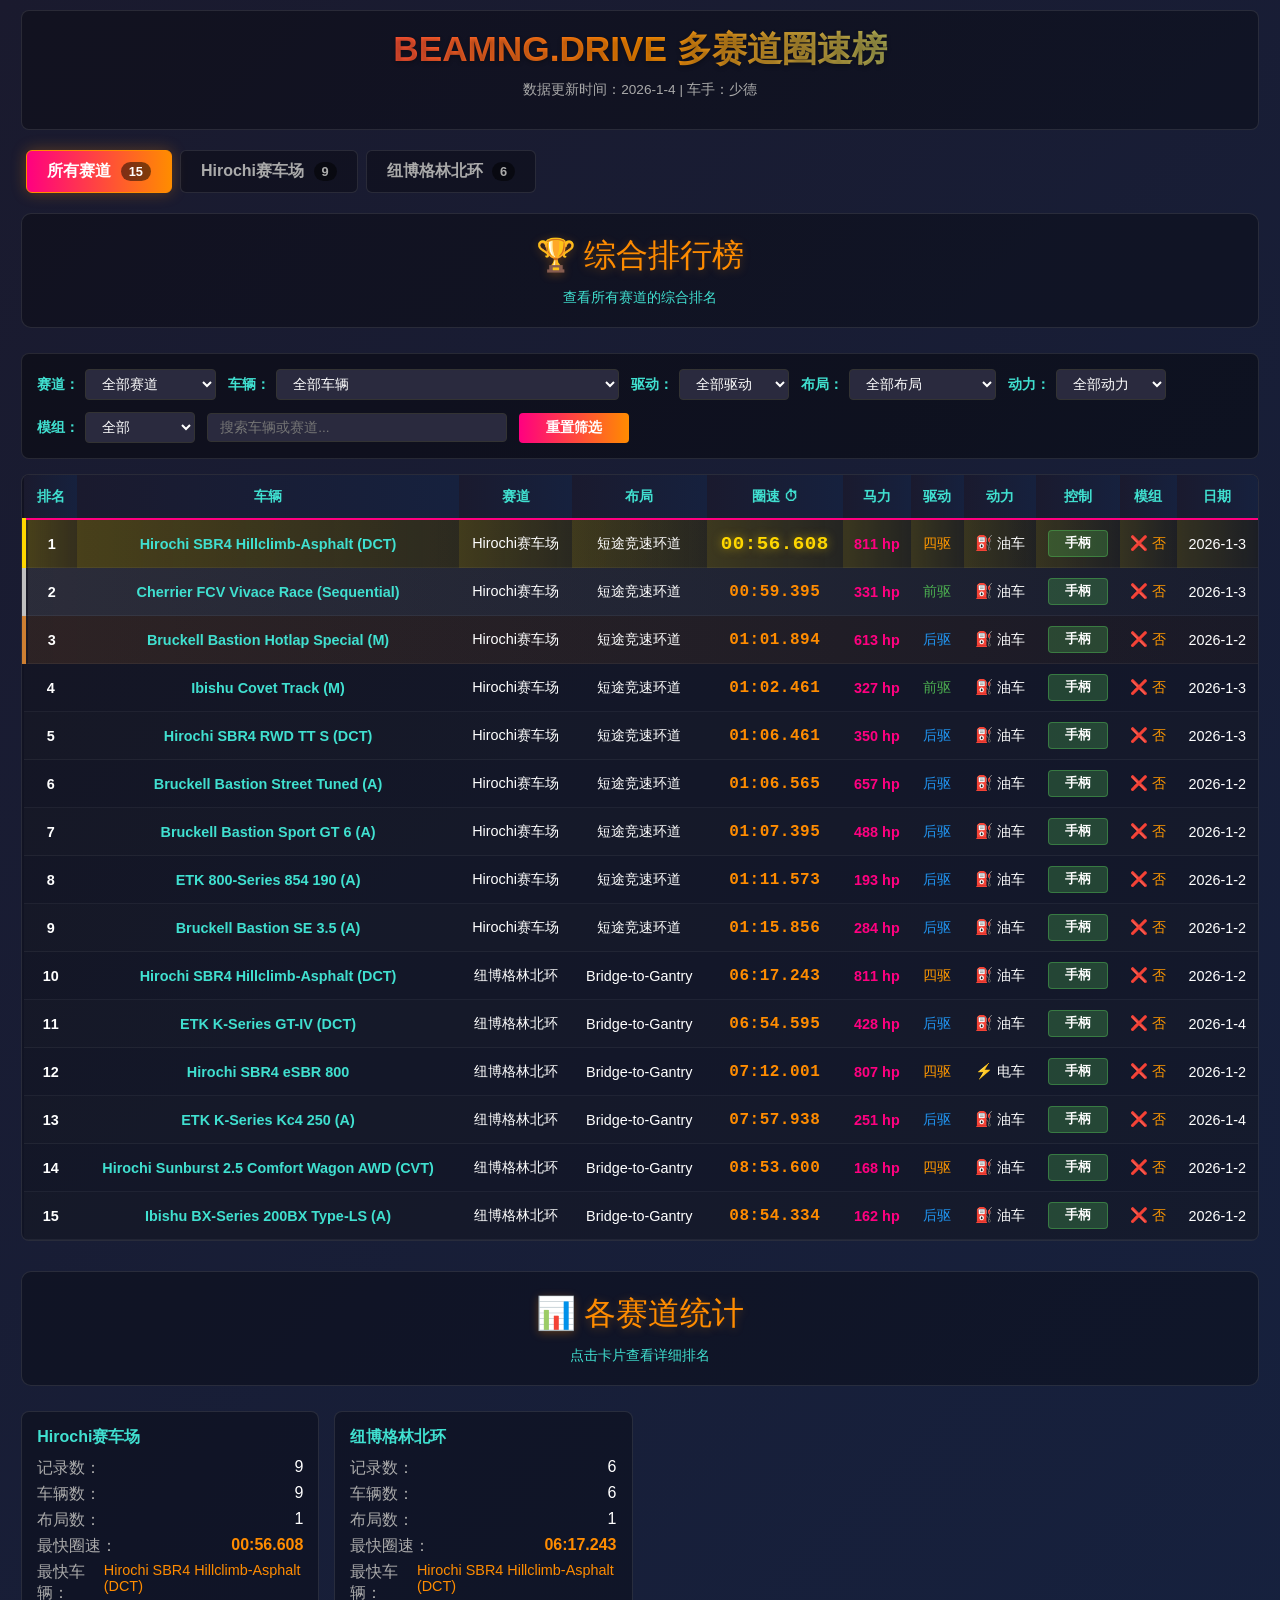
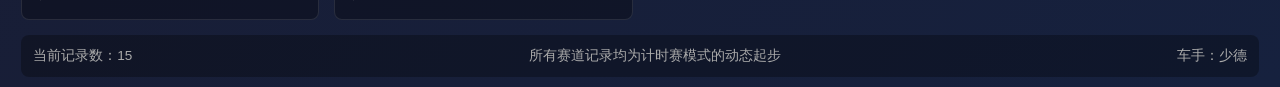
==== index.html @ ccf89a31 "更新" ====
<!DOCTYPE html>
<html lang="zh-CN">
<head>
  <meta charset="UTF-8">
  <meta name="viewport" content="width=device-width, initial-scale=1.0">
  <title>BeamNG赛车圈速榜 - 多赛道版</title>
  <style>
    * {
      box-sizing: border-box;
      margin: 0;
      padding: 0;
    }
    
    body {
      font-family: 'Arial', sans-serif;
      background: linear-gradient(135deg, #1a1a2e 0%, #16213e 100%);
      color: #fff;
      padding: 10px 15px;
      min-height: 100vh;
      overflow-x: hidden;
    }
    
    .container {
      max-width: 99%;
      margin: 0 auto;
      width: 100%;
    }
    
    header {
      text-align: center;
      margin-bottom: 20px;
      padding: 15px;
      background: rgba(0, 0, 0, 0.3);
      border-radius: 8px;
      border: 1px solid rgba(255, 255, 255, 0.1);
    }
    
    h1 {
      font-size: 2.2rem;
      margin-bottom: 8px;
      background: linear-gradient(90deg, #ff0080, #ff8c00, #40e0d0);
      -webkit-background-clip: text;
      background-clip: text;
      -webkit-text-fill-color: transparent;
      color: transparent;
      text-shadow: 0 2px 4px rgba(0, 0, 0, 0.3);
    }
    
    .game-info {
      color: #aaa;
      font-size: 0.85rem;
      margin-bottom: 15px;
    }
    
    /* 赛道标签页 */
    .track-tabs {
      display: flex;
      flex-wrap: wrap;
      gap: 8px;
      margin-bottom: 20px;
      padding: 0 5px;
    }
    
    .track-tab {
      padding: 10px 20px;
      background: rgba(0, 0, 0, 0.3);
      border-radius: 6px;
      cursor: pointer;
      transition: all 0.3s;
      border: 1px solid rgba(255, 255, 255, 0.1);
      color: #aaa;
      font-weight: bold;
      white-space: nowrap;
    }
    
    .track-tab:hover {
      background: rgba(64, 224, 208, 0.1);
      color: #40e0d0;
    }
    
    .track-tab.active {
      background: linear-gradient(90deg, #ff0080, #ff8c00);
      color: white;
      border-color: #ff8c00;
      box-shadow: 0 0 15px rgba(255, 140, 0, 0.3);
    }
    
    .track-tab .track-count {
      background: rgba(0, 0, 0, 0.5);
      padding: 2px 8px;
      border-radius: 10px;
      font-size: 0.8rem;
      margin-left: 5px;
    }
    
    /* 赛道内容区域 */
    .track-content {
      display: none;
      animation: fadeIn 0.5s ease;
    }
    
    .track-content.active {
      display: block;
    }
    
    @keyframes fadeIn {
      from { opacity: 0; transform: translateY(10px); }
      to { opacity: 1; transform: translateY(0); }
    }
    
    /* 赛道标题 */
    .track-header {
      text-align: center;
      margin-bottom: 25px;
      padding: 20px;
      background: rgba(0, 0, 0, 0.3);
      border-radius: 10px;
      border: 1px solid rgba(255, 255, 255, 0.1);
    }
    
    .track-name {
      font-size: 2rem;
      margin-bottom: 10px;
      color: #ff8c00;
      text-shadow: 0 2px 10px rgba(255, 140, 0, 0.3);
    }
    
    .track-layouts {
      color: #40e0d0;
      font-size: 0.9rem;
    }
    
    /* 筛选器区域 */
    .filters {
      background: rgba(0, 0, 0, 0.4);
      padding: 15px;
      border-radius: 8px;
      margin-bottom: 15px;
      display: flex;
      flex-wrap: wrap;
      gap: 12px;
      align-items: center;
      border: 1px solid rgba(255, 255, 255, 0.1);
    }
    
    .filter-group {
      display: flex;
      align-items: center;
      gap: 6px;
    }
    
    .filter-group label {
      font-weight: bold;
      color: #40e0d0;
      white-space: nowrap;
      font-size: 0.9rem;
    }
    
    select, button, input {
      padding: 6px 12px;
      border-radius: 4px;
      border: 1px solid #333;
      background: #2a2a3e;
      color: white;
      font-size: 0.85rem;
      min-width: 110px;
    }
    
    #searchInput {
      flex-grow: 1;
      min-width: 200px;
      max-width: 300px;
    }
    
    select:focus, button:hover, input:focus {
      outline: none;
      border-color: #40e0d0;
    }
    
    button {
      background: linear-gradient(90deg, #ff0080, #ff8c00);
      border: none;
      cursor: pointer;
      transition: transform 0.2s;
      font-weight: bold;
    }
    
    button:hover {
      transform: translateY(-2px);
    }
    
    /* 加载状态 */
    .loading {
      display: none;
      text-align: center;
      padding: 20px;
      color: #40e0d0;
      font-size: 1.1rem;
    }
    
    .loading.active {
      display: block;
    }
    
    .spinner {
      display: inline-block;
      width: 20px;
      height: 20px;
      border: 3px solid rgba(64, 224, 208, 0.3);
      border-radius: 50%;
      border-top-color: #40e0d0;
      animation: spin 1s ease-in-out infinite;
      margin-right: 10px;
      vertical-align: middle;
    }
    
    @keyframes spin {
      to { transform: rotate(360deg); }
    }
    
    /* 表格容器 */
    .table-container {
      width: 100%;
      overflow-x: auto;
      border-radius: 8px;
      background: rgba(0, 0, 0, 0.3);
      border: 1px solid rgba(255, 255, 255, 0.1);
      margin-top: 15px;
    }
    
    table {
      width: 100%;
      border-collapse: collapse;
      font-size: 0.9rem;
      min-width: 1000px;
    }
    
    th {
      background: linear-gradient(90deg, #1a1a2e, #16213e);
      padding: 12px 10px;
      text-align: center;
      font-weight: bold;
      color: #40e0d0;
      border-bottom: 2px solid #ff0080;
      cursor: pointer;
      user-select: none;
      position: relative;
      white-space: nowrap;
    }
    
    th.sort-asc::after {
      content: " ▲";
      position: absolute;
      right: 10px;
      color: #ff8c00;
    }
    
    th.sort-desc::after {
      content: " ▼";
      position: absolute;
      right: 10px;
      color: #ff8c00;
    }
    
    td {
      padding: 10px 8px;
      border-bottom: 1px solid rgba(255, 255, 255, 0.05);
      white-space: nowrap;
      text-align: center;
      transition: background-color 0.2s;
    }
    
    /* 行高亮效果 */
    tbody tr {
      transition: background 0.2s;
    }
    
    tbody tr:hover {
      background: rgba(255, 140, 0, 0.15) !important;
    }
    
    tbody tr.highlight {
      background: rgba(64, 224, 208, 0.1) !important;
      box-shadow: 0 0 0 2px rgba(64, 224, 208, 0.3);
    }
    
    tbody tr:nth-child(odd) {
      background: rgba(255, 255, 255, 0.02);
    }
    
    tbody tr:nth-child(even) {
      background: rgba(255, 255, 255, 0.01);
    }
    
    /* 为前三名添加更醒目的效果 */
    .rank-1 .time-cell {
      font-size: 1.2rem;
      color: gold !important;
      text-shadow: 0 0 10px rgba(255, 215, 0, 0.5);
    }
    
    .rank-1 td {
      background: linear-gradient(90deg, rgba(255,215,0,0.1), transparent) !important;
    }
    
    .rank-1 {
      background: linear-gradient(90deg, rgba(255, 215, 0, 0.15), rgba(255, 215, 0, 0.05)) !important;
      border-left: 4px solid gold;
    }
    
    .rank-2 {
      background: linear-gradient(90deg, rgba(192, 192, 192, 0.15), rgba(192, 192, 192, 0.05)) !important;
      border-left: 4px solid silver;
    }
    
    .rank-3 {
      background: linear-gradient(90deg, rgba(205, 127, 50, 0.15), rgba(205, 127, 50, 0.05)) !important;
      border-left: 4px solid #cd7f32;
    }
    
    /* 特定单元格样式 */
    .time-cell {
      font-family: 'Courier New', monospace;
      font-size: 1rem;
      font-weight: bold;
      color: #ff8c00;
      letter-spacing: 0.5px;
    }
    
    .car-cell {
      font-weight: bold;
      color: #40e0d0;
    }
    
    .power-cell {
      color: #ff0080;
      font-weight: bold;
    }
    
    .drivetrain-fwd { color: #4CAF50; }
    .drivetrain-rwd { color: #2196F3; }
    .drivetrain-awd { color: #FF9800; }
    
    /* 模组列样式 */
    .mod-cell-yes {
      color: #4CAF50;
      font-weight: bold;
    }
    
    .mod-cell-no {
      color: #FF9800;
    }
    
    /* 控制类型 */
    .control-type {
      padding: 4px 8px;
      border-radius: 4px;
      font-size: 0.8rem;
      font-weight: bold;
      background: rgba(76, 175, 80, 0.3) !important;
      color: #fff !important;
      border: 1px solid rgba(76, 175, 80, 0.5);
      display: inline-block;
      min-width: 60px;
    }
    
    /* 统计区域 */
    .stats {
      display: flex;
      justify-content: space-between;
      margin-top: 15px;
      padding: 12px;
      background: rgba(0, 0, 0, 0.3);
      border-radius: 8px;
      font-size: 0.85rem;
      color: #aaa;
    }
    
    /* 错误提示 */
    .error-message {
      background: rgba(255, 87, 87, 0.1);
      border: 1px solid rgba(255, 87, 87, 0.3);
      color: #ff6b6b;
      padding: 15px;
      border-radius: 8px;
      margin: 15px 0;
      text-align: center;
    }
    
    /* 赛道统计卡片 */
    .track-stats-grid {
      display: grid;
      grid-template-columns: repeat(auto-fill, minmax(250px, 1fr));
      gap: 15px;
      margin-top: 20px;
    }
    
    .track-stat-card {
      background: rgba(0, 0, 0, 0.3);
      border-radius: 8px;
      padding: 15px;
      border: 1px solid rgba(255, 255, 255, 0.1);
      cursor: pointer;
      transition: transform 0.3s;
    }
    
    .track-stat-card:hover {
      transform: translateY(-5px);
      border-color: rgba(255, 140, 0, 0.5);
    }
    
    /* 响应式调整 */
    @media (max-width: 768px) {
      body {
        padding: 8px 10px;
      }
      
      .container {
        max-width: 100%;
      }
      
      .track-tabs {
        overflow-x: auto;
        padding-bottom: 10px;
      }
      
      .track-tab {
        padding: 8px 15px;
        font-size: 0.9rem;
      }
      
      .filters {
        flex-direction: column;
        align-items: stretch;
        gap: 8px;
      }
      
      .filter-group {
        width: 100%;
      }
      
      select, button, input {
        width: 100%;
      }
      
      #searchInput {
        max-width: 100%;
      }
      
      table {
        font-size: 0.8rem;
      }
      
      th, td {
        padding: 8px 4px;
      }
      
      .track-stats-grid {
        grid-template-columns: 1fr;
      }
    }
  </style>
</head>
<body>
  <div class="container">
    <header>
      <h1>BEAMNG.DRIVE 多赛道圈速榜</h1>
      <div class="game-info">
        数据更新时间：<span id="updateTime">2025-12-30</span>
        | 车手：<span id="driverName">少德</span>
      </div>
    </header>
    
    <div class="track-tabs" id="trackTabs">
      <div class="track-tab active" data-track="all">
        所有赛道 <span class="track-count" id="allCount">0</span>
      </div>
      </div>
    
    <div id="allTracksContent" class="track-content active">
      <div class="track-header">
        <div class="track-name">🏆 综合排行榜</div>
        <div class="track-layouts">查看所有赛道的综合排名</div>
      </div>
      
      <div class="filters">
        <div class="filter-group">
          <label for="trackSelect">赛道：</label>
          <select id="trackSelect">
            <option value="all">全部赛道</option>
          </select>
        </div>
        
        <div class="filter-group">
          <label for="carSelect">车辆：</label>
          <select id="carSelect">
            <option value="all">全部车辆</option>
          </select>
        </div>
        
        <div class="filter-group">
          <label for="drivetrainSelect">驱动：</label>
          <select id="drivetrainSelect">
            <option value="all">全部驱动</option>
            <option value="前驱">前驱</option>
            <option value="后驱">后驱</option>
            <option value="四驱">四驱</option>
          </select>
        </div>
        
        <div class="filter-group">
          <label for="layoutSelect">布局：</label>
          <select id="layoutSelect">
            <option value="all">全部布局</option>
          </select>
        </div>
        
        <div class="filter-group">
          <label for="powerTypeSelect">动力：</label>
          <select id="powerTypeSelect">
            <option value="all">全部动力</option>
            <option value="油车">油车</option>
            <option value="电车">电车</option>
          </select>
        </div>
        
        <div class="filter-group">
          <label for="modSelect">模组：</label>
          <select id="modSelect">
            <option value="all">全部</option>
            <option value="是">模组车辆</option>
            <option value="否">原版车辆</option>
          </select>
        </div>
        
        <input type="text" id="searchInput" placeholder="搜索车辆或赛道..." />
        <button id="resetFilters">重置筛选</button>
      </div>
      
      <div id="loading" class="loading">
        <div class="spinner"></div>正在加载数据...
      </div>
      
      <div id="errorContainer" style="display: none;"></div>
      
      <div class="table-container">
        <table id="allTracksTable">
          <thead>
            <tr>
              <th data-sort="rank">排名</th>
              <th data-sort="car" class="sortable">车辆</th>
              <th data-sort="track" class="sortable">赛道</th>
              <th data-sort="layout" class="sortable">布局</th>
              <th data-sort="time" class="sortable">圈速 ⏱</th>
              <th data-sort="power" class="sortable">马力</th>
              <th data-sort="drivetrain" class="sortable">驱动</th>
              <th data-sort="power_type" class="sortable">动力</th>
              <th data-sort="control_type" class="sortable">控制</th>
              <th data-sort="mod" class="sortable">模组</th>
              <th data-sort="date" class="sortable">日期</th>
            </tr>
          </thead>
          <tbody id="allTracksTableBody">
            </tbody>
        </table>
      </div>
      
      <div class="track-header" style="margin-top: 30px;">
        <div class="track-name">📊 各赛道统计</div>
        <div class="track-layouts">点击卡片查看详细排名</div>
      </div>
      
      <div class="track-stats-grid" id="trackStatsGrid">
        </div>
    </div>
    
    <div class="stats">
	  <div>当前记录数：<span id="currentRecords">0</span></div>
	  <div>所有赛道记录均为计时赛模式的动态起步</div>
	  <div>车手：<span id="driverNameStat">少德</span></div>
	</div>
  </div>

  <script src="main.js"></script>
</body>
</html>
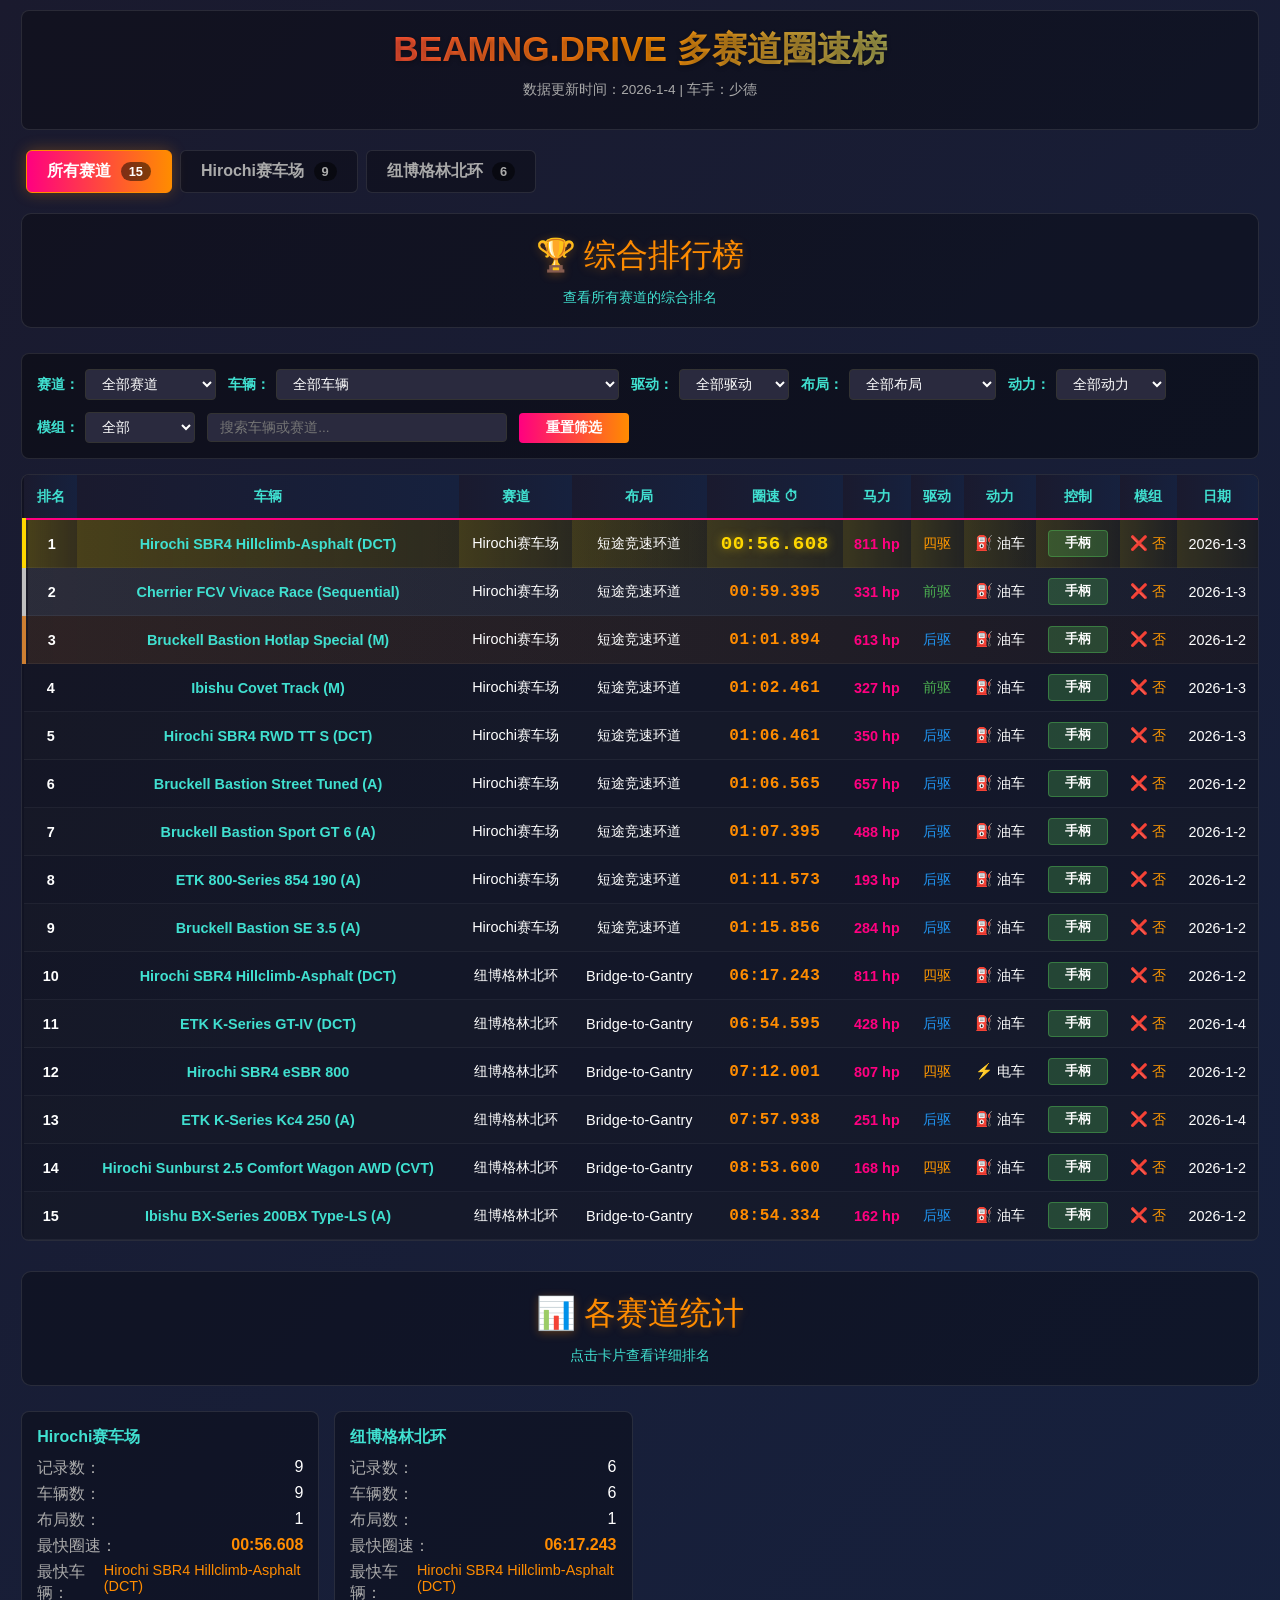
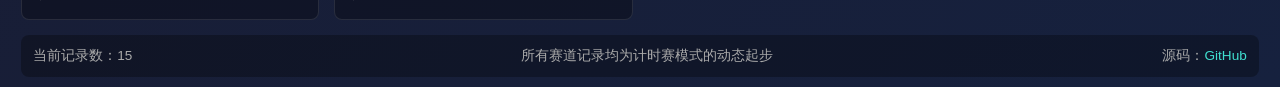
==== commit 02424455: "Update index.html" ====
--- a/index.html
+++ b/index.html
@@ -575,10 +575,10 @@
     </div>
     
     <div class="stats">
-	  <div>当前记录数：<span id="currentRecords">0</span></div>
-	  <div>所有赛道记录均为计时赛模式的动态起步</div>
-	  <div>车手：<span id="driverNameStat">少德</span></div>
-	</div>
+      <div>当前记录数：<span id="currentRecords">0</span></div>
+      <div>所有赛道记录均为计时赛模式的动态起步</div>
+      <div>源码：<a href="https://github.com/FurryShaoDe/BeamNG.Time_Attack" target="_blank" style="color: #40e0d0; text-decoration: none;">GitHub</a></div>
+    </div>
   </div>
 
   <script src="main.js"></script>
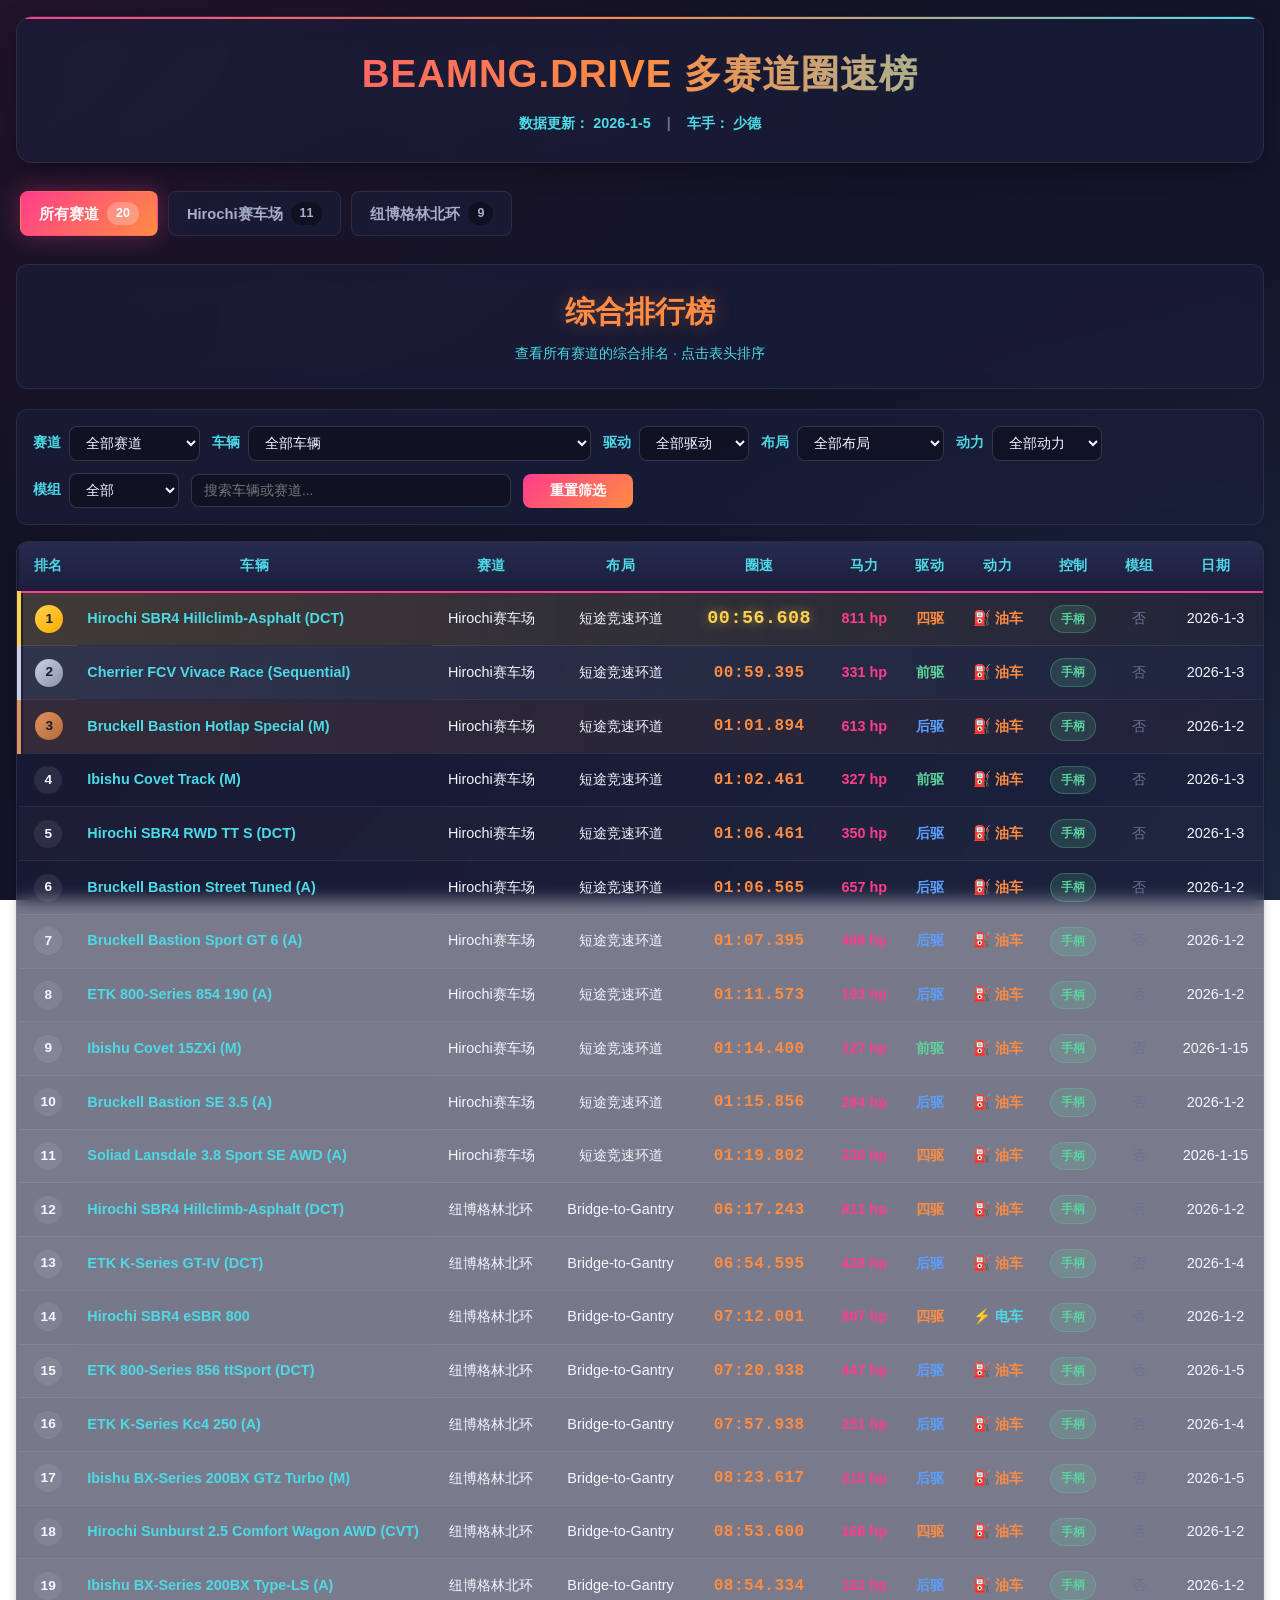
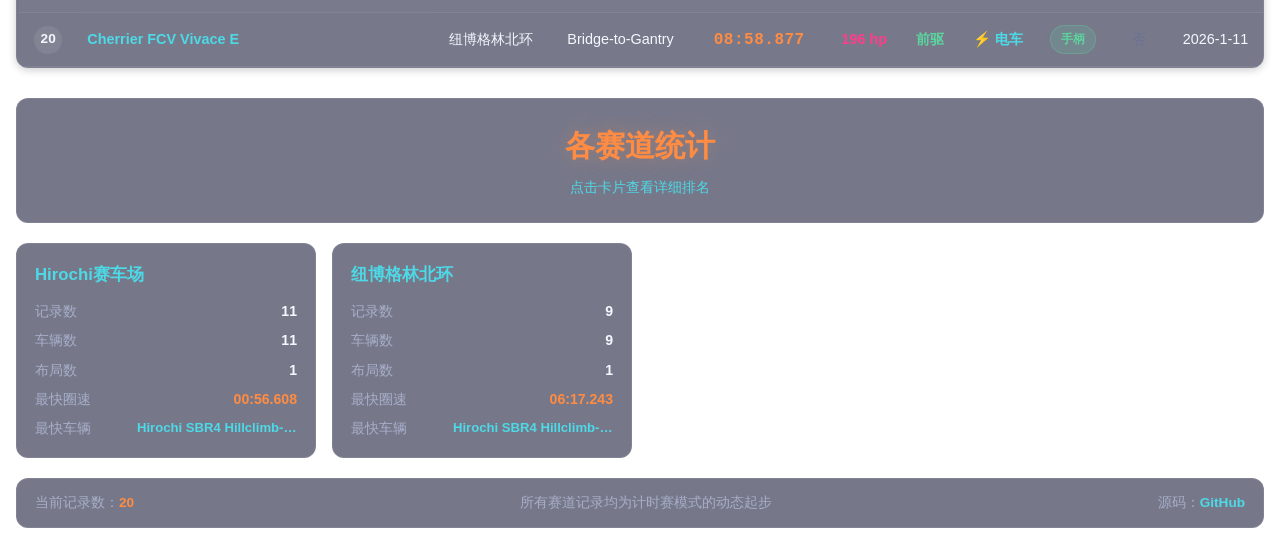
==== commit 775f0a08: "update" ====
--- a/index.html
+++ b/index.html
@@ -3,460 +3,785 @@
 <head>
   <meta charset="UTF-8">
   <meta name="viewport" content="width=device-width, initial-scale=1.0">
-  <title>BeamNG赛车圈速榜 - 多赛道版</title>
+  <title>BeamNG 赛车圈速榜 - 多赛道版</title>
   <style>
+    /* ==================== 设计令牌 ==================== */
+    :root {
+      --bg-primary: #0f1020;
+      --bg-secondary: #161830;
+      --bg-card: rgba(28, 30, 60, 0.6);
+      --bg-card-hover: rgba(40, 44, 80, 0.7);
+      --border-subtle: rgba(255, 255, 255, 0.08);
+      --border-strong: rgba(255, 255, 255, 0.15);
+      --text-primary: #f5f7ff;
+      --text-secondary: #a8aec9;
+      --text-muted: #6b7194;
+      --accent-pink: #ff3d8b;
+      --accent-orange: #ff8c42;
+      --accent-cyan: #4dd9e6;
+      --accent-gold: #ffd24d;
+      --accent-silver: #c9d1e3;
+      --accent-bronze: #e0915f;
+      --accent-green: #5dd39e;
+      --accent-blue: #5b9eff;
+      --accent-red: #ff6b6b;
+      --shadow-sm: 0 2px 8px rgba(0, 0, 0, 0.2);
+      --shadow-md: 0 8px 24px rgba(0, 0, 0, 0.3);
+      --shadow-glow-pink: 0 0 24px rgba(255, 61, 139, 0.35);
+      --shadow-glow-cyan: 0 0 24px rgba(77, 217, 230, 0.3);
+      --radius-sm: 8px;
+      --radius-md: 12px;
+      --radius-lg: 16px;
+      --transition: 0.25s cubic-bezier(0.4, 0, 0.2, 1);
+    }
+
     * {
       box-sizing: border-box;
       margin: 0;
       padding: 0;
     }
-    
+
+    html {
+      scroll-behavior: smooth;
+    }
+
     body {
-      font-family: 'Arial', sans-serif;
-      background: linear-gradient(135deg, #1a1a2e 0%, #16213e 100%);
-      color: #fff;
-      padding: 10px 15px;
+      font-family: -apple-system, BlinkMacSystemFont, 'Segoe UI', 'PingFang SC',
+                   'Microsoft YaHei', 'Helvetica Neue', sans-serif;
+      background:
+        radial-gradient(ellipse at top left, rgba(255, 61, 139, 0.08), transparent 50%),
+        radial-gradient(ellipse at bottom right, rgba(77, 217, 230, 0.08), transparent 50%),
+        linear-gradient(135deg, var(--bg-primary) 0%, var(--bg-secondary) 100%);
+      background-attachment: fixed;
+      color: var(--text-primary);
+      padding: 16px;
       min-height: 100vh;
-      overflow-x: hidden;
-    }
-    
+      line-height: 1.5;
+      -webkit-font-smoothing: antialiased;
+    }
+
     .container {
-      max-width: 99%;
+      max-width: 1400px;
       margin: 0 auto;
       width: 100%;
     }
-    
+
+    /* ==================== 顶部头部 ==================== */
     header {
       text-align: center;
-      margin-bottom: 20px;
-      padding: 15px;
-      background: rgba(0, 0, 0, 0.3);
-      border-radius: 8px;
-      border: 1px solid rgba(255, 255, 255, 0.1);
-    }
-    
+      margin-bottom: 24px;
+      padding: 28px 20px;
+      background: var(--bg-card);
+      border-radius: var(--radius-lg);
+      border: 1px solid var(--border-subtle);
+      backdrop-filter: blur(12px);
+      box-shadow: var(--shadow-md);
+      position: relative;
+      overflow: hidden;
+    }
+
+    header::before {
+      content: '';
+      position: absolute;
+      top: 0; left: 0; right: 0;
+      height: 2px;
+      background: linear-gradient(90deg, var(--accent-pink), var(--accent-orange), var(--accent-cyan));
+    }
+
     h1 {
-      font-size: 2.2rem;
-      margin-bottom: 8px;
-      background: linear-gradient(90deg, #ff0080, #ff8c00, #40e0d0);
+      font-size: clamp(1.6rem, 4vw, 2.4rem);
+      font-weight: 800;
+      letter-spacing: 1px;
+      margin-bottom: 10px;
+      background: linear-gradient(90deg, var(--accent-pink), var(--accent-orange) 50%, var(--accent-cyan));
       -webkit-background-clip: text;
       background-clip: text;
       -webkit-text-fill-color: transparent;
       color: transparent;
-      text-shadow: 0 2px 4px rgba(0, 0, 0, 0.3);
-    }
-    
+    }
+
     .game-info {
-      color: #aaa;
-      font-size: 0.85rem;
-      margin-bottom: 15px;
-    }
-    
-    /* 赛道标签页 */
+      color: var(--text-secondary);
+      font-size: 0.9rem;
+      display: flex;
+      justify-content: center;
+      gap: 16px;
+      flex-wrap: wrap;
+    }
+
+    .game-info span {
+      color: var(--accent-cyan);
+      font-weight: 600;
+    }
+
+    .game-info .divider {
+      color: var(--text-muted);
+    }
+
+    /* ==================== 赛道标签页 ==================== */
     .track-tabs {
       display: flex;
       flex-wrap: wrap;
+      gap: 10px;
+      margin-bottom: 24px;
+      padding: 4px;
+    }
+
+    .track-tab {
+      padding: 10px 18px;
+      background: var(--bg-card);
+      border-radius: var(--radius-sm);
+      cursor: pointer;
+      transition: var(--transition);
+      border: 1px solid var(--border-subtle);
+      color: var(--text-secondary);
+      font-weight: 600;
+      font-size: 0.92rem;
+      white-space: nowrap;
+      display: inline-flex;
+      align-items: center;
       gap: 8px;
-      margin-bottom: 20px;
-      padding: 0 5px;
-    }
-    
-    .track-tab {
-      padding: 10px 20px;
-      background: rgba(0, 0, 0, 0.3);
-      border-radius: 6px;
-      cursor: pointer;
-      transition: all 0.3s;
-      border: 1px solid rgba(255, 255, 255, 0.1);
-      color: #aaa;
-      font-weight: bold;
-      white-space: nowrap;
-    }
-    
+      backdrop-filter: blur(8px);
+    }
+
     .track-tab:hover {
-      background: rgba(64, 224, 208, 0.1);
-      color: #40e0d0;
-    }
-    
+      background: var(--bg-card-hover);
+      color: var(--accent-cyan);
+      border-color: rgba(77, 217, 230, 0.4);
+      transform: translateY(-1px);
+    }
+
     .track-tab.active {
-      background: linear-gradient(90deg, #ff0080, #ff8c00);
+      background: linear-gradient(135deg, var(--accent-pink), var(--accent-orange));
       color: white;
-      border-color: #ff8c00;
-      box-shadow: 0 0 15px rgba(255, 140, 0, 0.3);
-    }
-    
+      border-color: transparent;
+      box-shadow: var(--shadow-glow-pink);
+    }
+
     .track-tab .track-count {
-      background: rgba(0, 0, 0, 0.5);
-      padding: 2px 8px;
-      border-radius: 10px;
-      font-size: 0.8rem;
-      margin-left: 5px;
-    }
-    
-    /* 赛道内容区域 */
+      background: rgba(0, 0, 0, 0.35);
+      padding: 2px 9px;
+      border-radius: 999px;
+      font-size: 0.78rem;
+      font-weight: 700;
+    }
+
+    .track-tab.active .track-count {
+      background: rgba(255, 255, 255, 0.25);
+    }
+
+    /* ==================== 内容区域 ==================== */
     .track-content {
       display: none;
-      animation: fadeIn 0.5s ease;
-    }
-    
+      animation: fadeIn 0.4s ease;
+    }
+
     .track-content.active {
       display: block;
     }
-    
+
     @keyframes fadeIn {
-      from { opacity: 0; transform: translateY(10px); }
+      from { opacity: 0; transform: translateY(8px); }
       to { opacity: 1; transform: translateY(0); }
     }
-    
-    /* 赛道标题 */
+
     .track-header {
       text-align: center;
-      margin-bottom: 25px;
-      padding: 20px;
-      background: rgba(0, 0, 0, 0.3);
-      border-radius: 10px;
-      border: 1px solid rgba(255, 255, 255, 0.1);
-    }
-    
+      margin-bottom: 20px;
+      padding: 24px 20px;
+      background: var(--bg-card);
+      border-radius: var(--radius-md);
+      border: 1px solid var(--border-subtle);
+      backdrop-filter: blur(8px);
+    }
+
     .track-name {
-      font-size: 2rem;
-      margin-bottom: 10px;
-      color: #ff8c00;
-      text-shadow: 0 2px 10px rgba(255, 140, 0, 0.3);
-    }
-    
+      font-size: clamp(1.4rem, 3vw, 1.9rem);
+      font-weight: 800;
+      margin-bottom: 8px;
+      color: var(--accent-orange);
+      text-shadow: 0 0 20px rgba(255, 140, 66, 0.3);
+    }
+
     .track-layouts {
-      color: #40e0d0;
+      color: var(--accent-cyan);
       font-size: 0.9rem;
-    }
-    
-    /* 筛选器区域 */
+      font-weight: 500;
+    }
+
+    .track-meta {
+      margin-top: 10px;
+      color: var(--text-secondary);
+      font-size: 0.88rem;
+    }
+
+    .track-meta strong {
+      color: var(--accent-orange);
+    }
+
+    /* ==================== 筛选器 ==================== */
     .filters {
-      background: rgba(0, 0, 0, 0.4);
-      padding: 15px;
-      border-radius: 8px;
-      margin-bottom: 15px;
+      background: var(--bg-card);
+      padding: 16px;
+      border-radius: var(--radius-md);
+      margin-bottom: 16px;
       display: flex;
       flex-wrap: wrap;
       gap: 12px;
       align-items: center;
-      border: 1px solid rgba(255, 255, 255, 0.1);
-    }
-    
+      border: 1px solid var(--border-subtle);
+      backdrop-filter: blur(8px);
+    }
+
     .filter-group {
       display: flex;
       align-items: center;
-      gap: 6px;
-    }
-    
+      gap: 8px;
+    }
+
     .filter-group label {
-      font-weight: bold;
-      color: #40e0d0;
+      font-weight: 600;
+      color: var(--accent-cyan);
       white-space: nowrap;
-      font-size: 0.9rem;
-    }
-    
+      font-size: 0.85rem;
+    }
+
     select, button, input {
-      padding: 6px 12px;
-      border-radius: 4px;
-      border: 1px solid #333;
-      background: #2a2a3e;
-      color: white;
+      padding: 8px 12px;
+      border-radius: var(--radius-sm);
+      border: 1px solid var(--border-strong);
+      background: rgba(15, 16, 32, 0.7);
+      color: var(--text-primary);
       font-size: 0.85rem;
       min-width: 110px;
-    }
-    
+      font-family: inherit;
+      transition: var(--transition);
+    }
+
     #searchInput {
       flex-grow: 1;
       min-width: 200px;
-      max-width: 300px;
-    }
-    
-    select:focus, button:hover, input:focus {
+      max-width: 320px;
+    }
+
+    select:focus, input:focus {
       outline: none;
-      border-color: #40e0d0;
-    }
-    
+      border-color: var(--accent-cyan);
+      box-shadow: 0 0 0 3px rgba(77, 217, 230, 0.15);
+    }
+
+    select:hover, input:hover {
+      border-color: rgba(77, 217, 230, 0.4);
+    }
+
     button {
-      background: linear-gradient(90deg, #ff0080, #ff8c00);
+      background: linear-gradient(135deg, var(--accent-pink), var(--accent-orange));
       border: none;
       cursor: pointer;
-      transition: transform 0.2s;
-      font-weight: bold;
-    }
-    
+      font-weight: 700;
+      color: white;
+    }
+
     button:hover {
-      transform: translateY(-2px);
-    }
-    
-    /* 加载状态 */
+      transform: translateY(-1px);
+      box-shadow: var(--shadow-glow-pink);
+    }
+
+    button:active {
+      transform: translateY(0);
+    }
+
+    /* ==================== 加载状态 ==================== */
     .loading {
       display: none;
       text-align: center;
-      padding: 20px;
-      color: #40e0d0;
-      font-size: 1.1rem;
-    }
-    
+      padding: 40px 20px;
+      color: var(--accent-cyan);
+      font-size: 1rem;
+    }
+
     .loading.active {
       display: block;
     }
-    
+
     .spinner {
       display: inline-block;
-      width: 20px;
-      height: 20px;
-      border: 3px solid rgba(64, 224, 208, 0.3);
+      width: 22px;
+      height: 22px;
+      border: 3px solid rgba(77, 217, 230, 0.2);
       border-radius: 50%;
-      border-top-color: #40e0d0;
-      animation: spin 1s ease-in-out infinite;
+      border-top-color: var(--accent-cyan);
+      animation: spin 0.8s linear infinite;
       margin-right: 10px;
       vertical-align: middle;
     }
-    
+
     @keyframes spin {
       to { transform: rotate(360deg); }
     }
-    
-    /* 表格容器 */
+
+    /* ==================== 表格 ==================== */
     .table-container {
       width: 100%;
       overflow-x: auto;
-      border-radius: 8px;
-      background: rgba(0, 0, 0, 0.3);
-      border: 1px solid rgba(255, 255, 255, 0.1);
-      margin-top: 15px;
-    }
-    
+      border-radius: var(--radius-md);
+      background: var(--bg-card);
+      border: 1px solid var(--border-subtle);
+      margin-top: 16px;
+      backdrop-filter: blur(8px);
+      box-shadow: var(--shadow-sm);
+    }
+
     table {
       width: 100%;
       border-collapse: collapse;
       font-size: 0.9rem;
-      min-width: 1000px;
-    }
-    
+      min-width: 980px;
+    }
+
+    thead {
+      position: sticky;
+      top: 0;
+      z-index: 1;
+    }
+
     th {
-      background: linear-gradient(90deg, #1a1a2e, #16213e);
-      padding: 12px 10px;
+      background: linear-gradient(180deg, rgba(40, 44, 80, 0.95), rgba(28, 30, 60, 0.95));
+      padding: 14px 12px;
       text-align: center;
-      font-weight: bold;
-      color: #40e0d0;
-      border-bottom: 2px solid #ff0080;
+      font-weight: 700;
+      color: var(--accent-cyan);
+      border-bottom: 2px solid var(--accent-pink);
       cursor: pointer;
       user-select: none;
       position: relative;
       white-space: nowrap;
-    }
-    
+      transition: var(--transition);
+      font-size: 0.85rem;
+      letter-spacing: 0.3px;
+    }
+
+    th.sortable:hover {
+      background: linear-gradient(180deg, rgba(60, 64, 110, 0.95), rgba(40, 44, 80, 0.95));
+      color: var(--accent-orange);
+    }
+
     th.sort-asc::after {
       content: " ▲";
       position: absolute;
-      right: 10px;
-      color: #ff8c00;
-    }
-    
+      right: 8px;
+      color: var(--accent-orange);
+      font-size: 0.75rem;
+    }
+
     th.sort-desc::after {
       content: " ▼";
       position: absolute;
-      right: 10px;
-      color: #ff8c00;
-    }
-    
+      right: 8px;
+      color: var(--accent-orange);
+      font-size: 0.75rem;
+    }
+
     td {
-      padding: 10px 8px;
-      border-bottom: 1px solid rgba(255, 255, 255, 0.05);
+      padding: 12px 10px;
+      border-bottom: 1px solid var(--border-subtle);
       white-space: nowrap;
       text-align: center;
       transition: background-color 0.2s;
     }
-    
-    /* 行高亮效果 */
+
     tbody tr {
-      transition: background 0.2s;
-    }
-    
+      transition: background 0.2s, transform 0.2s;
+    }
+
     tbody tr:hover {
-      background: rgba(255, 140, 0, 0.15) !important;
-    }
-    
-    tbody tr.highlight {
-      background: rgba(64, 224, 208, 0.1) !important;
-      box-shadow: 0 0 0 2px rgba(64, 224, 208, 0.3);
-    }
-    
+      background: rgba(255, 140, 66, 0.1) !important;
+    }
+
     tbody tr:nth-child(odd) {
       background: rgba(255, 255, 255, 0.02);
     }
-    
+
     tbody tr:nth-child(even) {
-      background: rgba(255, 255, 255, 0.01);
-    }
-    
-    /* 为前三名添加更醒目的效果 */
+      background: rgba(255, 255, 255, 0.005);
+    }
+
+    /* ==================== 前三名高亮 ==================== */
+    .rank-1 {
+      background: linear-gradient(90deg, rgba(255, 210, 77, 0.18), rgba(255, 210, 77, 0.04)) !important;
+      border-left: 4px solid var(--accent-gold);
+    }
+
     .rank-1 .time-cell {
-      font-size: 1.2rem;
-      color: gold !important;
-      text-shadow: 0 0 10px rgba(255, 215, 0, 0.5);
-    }
-    
-    .rank-1 td {
-      background: linear-gradient(90deg, rgba(255,215,0,0.1), transparent) !important;
-    }
-    
-    .rank-1 {
-      background: linear-gradient(90deg, rgba(255, 215, 0, 0.15), rgba(255, 215, 0, 0.05)) !important;
-      border-left: 4px solid gold;
-    }
-    
+      font-size: 1.15rem;
+      color: var(--accent-gold) !important;
+      text-shadow: 0 0 12px rgba(255, 210, 77, 0.5);
+    }
+
+    .rank-1 .rank-badge {
+      background: linear-gradient(135deg, var(--accent-gold), #ffaa00);
+      color: #1a1a2e;
+    }
+
     .rank-2 {
-      background: linear-gradient(90deg, rgba(192, 192, 192, 0.15), rgba(192, 192, 192, 0.05)) !important;
-      border-left: 4px solid silver;
-    }
-    
+      background: linear-gradient(90deg, rgba(201, 209, 227, 0.15), rgba(201, 209, 227, 0.03)) !important;
+      border-left: 4px solid var(--accent-silver);
+    }
+
+    .rank-2 .rank-badge {
+      background: linear-gradient(135deg, var(--accent-silver), #8a92a8);
+      color: #1a1a2e;
+    }
+
     .rank-3 {
-      background: linear-gradient(90deg, rgba(205, 127, 50, 0.15), rgba(205, 127, 50, 0.05)) !important;
-      border-left: 4px solid #cd7f32;
-    }
-    
-    /* 特定单元格样式 */
+      background: linear-gradient(90deg, rgba(224, 145, 95, 0.15), rgba(224, 145, 95, 0.03)) !important;
+      border-left: 4px solid var(--accent-bronze);
+    }
+
+    .rank-3 .rank-badge {
+      background: linear-gradient(135deg, var(--accent-bronze), #b56a3a);
+      color: #1a1a2e;
+    }
+
+    .rank-badge {
+      display: inline-flex;
+      align-items: center;
+      justify-content: center;
+      width: 28px;
+      height: 28px;
+      border-radius: 50%;
+      background: rgba(255, 255, 255, 0.08);
+      font-weight: 800;
+      font-size: 0.85rem;
+    }
+
+    /* ==================== 单元格样式 ==================== */
     .time-cell {
-      font-family: 'Courier New', monospace;
+      font-family: 'SF Mono', 'Consolas', 'Courier New', monospace;
       font-size: 1rem;
-      font-weight: bold;
-      color: #ff8c00;
+      font-weight: 700;
+      color: var(--accent-orange);
       letter-spacing: 0.5px;
     }
-    
+
     .car-cell {
-      font-weight: bold;
-      color: #40e0d0;
-    }
-    
+      font-weight: 600;
+      color: var(--accent-cyan);
+      text-align: left !important;
+      max-width: 320px;
+      overflow: hidden;
+      text-overflow: ellipsis;
+    }
+
     .power-cell {
-      color: #ff0080;
-      font-weight: bold;
-    }
-    
-    .drivetrain-fwd { color: #4CAF50; }
-    .drivetrain-rwd { color: #2196F3; }
-    .drivetrain-awd { color: #FF9800; }
-    
-    /* 模组列样式 */
+      color: var(--accent-pink);
+      font-weight: 700;
+    }
+
+    .drivetrain-fwd { color: var(--accent-green); font-weight: 600; }
+    .drivetrain-rwd { color: var(--accent-blue); font-weight: 600; }
+    .drivetrain-awd { color: var(--accent-orange); font-weight: 600; }
+
     .mod-cell-yes {
-      color: #4CAF50;
-      font-weight: bold;
-    }
-    
+      color: var(--accent-green);
+      font-weight: 700;
+    }
+
     .mod-cell-no {
-      color: #FF9800;
-    }
-    
-    /* 控制类型 */
+      color: var(--text-muted);
+    }
+
     .control-type {
-      padding: 4px 8px;
-      border-radius: 4px;
-      font-size: 0.8rem;
-      font-weight: bold;
-      background: rgba(76, 175, 80, 0.3) !important;
-      color: #fff !important;
-      border: 1px solid rgba(76, 175, 80, 0.5);
+      padding: 4px 10px;
+      border-radius: 999px;
+      font-size: 0.78rem;
+      font-weight: 700;
+      background: rgba(93, 211, 158, 0.15);
+      color: var(--accent-green);
+      border: 1px solid rgba(93, 211, 158, 0.3);
       display: inline-block;
-      min-width: 60px;
-    }
-    
-    /* 统计区域 */
+    }
+
+    .power-type-cell {
+      display: inline-flex;
+      align-items: center;
+      gap: 4px;
+      font-weight: 600;
+    }
+
+    .power-type-cell.electric {
+      color: var(--accent-cyan);
+    }
+
+    .power-type-cell.gas {
+      color: var(--accent-orange);
+    }
+
+    /* ==================== 空状态 ==================== */
+    .empty-state {
+      text-align: center;
+      padding: 60px 20px;
+      color: var(--text-muted);
+    }
+
+    .empty-state .empty-icon {
+      font-size: 3rem;
+      margin-bottom: 12px;
+      opacity: 0.5;
+    }
+
+    .empty-state .empty-title {
+      font-size: 1.1rem;
+      color: var(--text-secondary);
+      margin-bottom: 6px;
+      font-weight: 600;
+    }
+
+    .empty-state .empty-desc {
+      font-size: 0.88rem;
+    }
+
+    /* ==================== 错误提示 ==================== */
+    .error-message {
+      background: rgba(255, 107, 107, 0.1);
+      border: 1px solid rgba(255, 107, 107, 0.3);
+      color: var(--accent-red);
+      padding: 16px;
+      border-radius: var(--radius-md);
+      margin: 16px 0;
+      text-align: center;
+      font-weight: 500;
+    }
+
+    /* ==================== 赛道统计卡片 ==================== */
+    .track-stats-grid {
+      display: grid;
+      grid-template-columns: repeat(auto-fill, minmax(280px, 1fr));
+      gap: 16px;
+      margin-top: 20px;
+    }
+
+    .track-stat-card {
+      background: var(--bg-card);
+      border-radius: var(--radius-md);
+      padding: 18px;
+      border: 1px solid var(--border-subtle);
+      cursor: pointer;
+      transition: var(--transition);
+      backdrop-filter: blur(8px);
+      position: relative;
+      overflow: hidden;
+    }
+
+    .track-stat-card::before {
+      content: '';
+      position: absolute;
+      top: 0; left: 0; right: 0;
+      height: 3px;
+      background: linear-gradient(90deg, var(--accent-pink), var(--accent-orange));
+      opacity: 0;
+      transition: var(--transition);
+    }
+
+    .track-stat-card:hover {
+      transform: translateY(-4px);
+      border-color: rgba(255, 140, 66, 0.4);
+      box-shadow: var(--shadow-md);
+      background: var(--bg-card-hover);
+    }
+
+    .track-stat-card:hover::before {
+      opacity: 1;
+    }
+
+    .card-title {
+      font-weight: 800;
+      color: var(--accent-cyan);
+      margin-bottom: 14px;
+      font-size: 1.05rem;
+      display: flex;
+      align-items: center;
+      gap: 8px;
+    }
+
+    .card-row {
+      display: flex;
+      justify-content: space-between;
+      margin-bottom: 8px;
+      font-size: 0.88rem;
+    }
+
+    .card-row:last-child {
+      margin-bottom: 0;
+    }
+
+    .card-row .label {
+      color: var(--text-secondary);
+    }
+
+    .card-row .value {
+      color: var(--text-primary);
+      font-weight: 600;
+    }
+
+    .card-row .value.highlight {
+      color: var(--accent-orange);
+      font-weight: 700;
+    }
+
+    .card-row .value.car-name {
+      color: var(--accent-cyan);
+      font-size: 0.82rem;
+      max-width: 160px;
+      overflow: hidden;
+      text-overflow: ellipsis;
+      white-space: nowrap;
+      text-align: right;
+    }
+
+    /* ==================== 底部统计 ==================== */
     .stats {
       display: flex;
       justify-content: space-between;
-      margin-top: 15px;
-      padding: 12px;
-      background: rgba(0, 0, 0, 0.3);
-      border-radius: 8px;
+      align-items: center;
+      margin-top: 20px;
+      padding: 14px 18px;
+      background: var(--bg-card);
+      border-radius: var(--radius-md);
       font-size: 0.85rem;
-      color: #aaa;
-    }
-    
-    /* 错误提示 */
-    .error-message {
-      background: rgba(255, 87, 87, 0.1);
-      border: 1px solid rgba(255, 87, 87, 0.3);
-      color: #ff6b6b;
-      padding: 15px;
-      border-radius: 8px;
-      margin: 15px 0;
-      text-align: center;
-    }
-    
-    /* 赛道统计卡片 */
-    .track-stats-grid {
-      display: grid;
-      grid-template-columns: repeat(auto-fill, minmax(250px, 1fr));
-      gap: 15px;
-      margin-top: 20px;
-    }
-    
-    .track-stat-card {
-      background: rgba(0, 0, 0, 0.3);
-      border-radius: 8px;
-      padding: 15px;
-      border: 1px solid rgba(255, 255, 255, 0.1);
-      cursor: pointer;
-      transition: transform 0.3s;
-    }
-    
-    .track-stat-card:hover {
-      transform: translateY(-5px);
-      border-color: rgba(255, 140, 0, 0.5);
-    }
-    
-    /* 响应式调整 */
+      color: var(--text-secondary);
+      border: 1px solid var(--border-subtle);
+      backdrop-filter: blur(8px);
+      flex-wrap: wrap;
+      gap: 10px;
+    }
+
+    .stats a {
+      color: var(--accent-cyan);
+      text-decoration: none;
+      font-weight: 600;
+      transition: var(--transition);
+    }
+
+    .stats a:hover {
+      color: var(--accent-orange);
+      text-decoration: underline;
+    }
+
+    .stats #currentRecords {
+      color: var(--accent-orange);
+      font-weight: 700;
+    }
+
+    /* ==================== 响应式 ==================== */
     @media (max-width: 768px) {
       body {
-        padding: 8px 10px;
-      }
-      
+        padding: 10px;
+      }
+
       .container {
         max-width: 100%;
       }
-      
+
+      header {
+        padding: 20px 14px;
+        margin-bottom: 16px;
+      }
+
+      .game-info {
+        gap: 8px;
+        font-size: 0.82rem;
+      }
+
       .track-tabs {
         overflow-x: auto;
-        padding-bottom: 10px;
-      }
-      
+        flex-wrap: nowrap;
+        padding-bottom: 8px;
+        -webkit-overflow-scrolling: touch;
+      }
+
       .track-tab {
-        padding: 8px 15px;
-        font-size: 0.9rem;
-      }
-      
+        padding: 8px 14px;
+        font-size: 0.85rem;
+        flex-shrink: 0;
+      }
+
       .filters {
         flex-direction: column;
         align-items: stretch;
-        gap: 8px;
-      }
-      
+        gap: 10px;
+        padding: 14px;
+      }
+
       .filter-group {
         width: 100%;
-      }
-      
+        flex-direction: column;
+        align-items: stretch;
+        gap: 4px;
+      }
+
+      .filter-group label {
+        font-size: 0.82rem;
+      }
+
       select, button, input {
         width: 100%;
-      }
-      
+        min-width: 0;
+      }
+
       #searchInput {
         max-width: 100%;
       }
-      
+
       table {
-        font-size: 0.8rem;
-      }
-      
+        font-size: 0.82rem;
+        min-width: 800px;
+      }
+
       th, td {
-        padding: 8px 4px;
-      }
-      
+        padding: 10px 6px;
+      }
+
+      .car-cell {
+        max-width: 180px;
+      }
+
       .track-stats-grid {
         grid-template-columns: 1fr;
+      }
+
+      .stats {
+        flex-direction: column;
+        text-align: center;
+        font-size: 0.8rem;
+      }
+    }
+
+    /* ==================== 滚动条美化 ==================== */
+    ::-webkit-scrollbar {
+      width: 10px;
+      height: 10px;
+    }
+
+    ::-webkit-scrollbar-track {
+      background: rgba(0, 0, 0, 0.2);
+      border-radius: 5px;
+    }
+
+    ::-webkit-scrollbar-thumb {
+      background: rgba(77, 217, 230, 0.3);
+      border-radius: 5px;
+    }
+
+    ::-webkit-scrollbar-thumb:hover {
+      background: rgba(77, 217, 230, 0.5);
+    }
+
+    /* 减少动画偏好 */
+    @media (prefers-reduced-motion: reduce) {
+      *, *::before, *::after {
+        animation-duration: 0.01ms !important;
+        transition-duration: 0.01ms !important;
       }
     }
   </style>
@@ -466,40 +791,41 @@
     <header>
       <h1>BEAMNG.DRIVE 多赛道圈速榜</h1>
       <div class="game-info">
-        数据更新时间：<span id="updateTime">2025-12-30</span>
-        | 车手：<span id="driverName">少德</span>
+        <span>数据更新： <span id="updateTime">--</span></span>
+        <span class="divider">|</span>
+        <span>车手： <span id="driverName">少德</span></span>
       </div>
     </header>
-    
+
     <div class="track-tabs" id="trackTabs">
       <div class="track-tab active" data-track="all">
         所有赛道 <span class="track-count" id="allCount">0</span>
       </div>
-      </div>
-    
+    </div>
+
     <div id="allTracksContent" class="track-content active">
       <div class="track-header">
-        <div class="track-name">🏆 综合排行榜</div>
-        <div class="track-layouts">查看所有赛道的综合排名</div>
+        <div class="track-name">综合排行榜</div>
+        <div class="track-layouts">查看所有赛道的综合排名 · 点击表头排序</div>
       </div>
-      
+
       <div class="filters">
         <div class="filter-group">
-          <label for="trackSelect">赛道：</label>
+          <label for="trackSelect">赛道</label>
           <select id="trackSelect">
             <option value="all">全部赛道</option>
           </select>
         </div>
-        
+
         <div class="filter-group">
-          <label for="carSelect">车辆：</label>
+          <label for="carSelect">车辆</label>
           <select id="carSelect">
             <option value="all">全部车辆</option>
           </select>
         </div>
-        
+
         <div class="filter-group">
-          <label for="drivetrainSelect">驱动：</label>
+          <label for="drivetrainSelect">驱动</label>
           <select id="drivetrainSelect">
             <option value="all">全部驱动</option>
             <option value="前驱">前驱</option>
@@ -507,42 +833,42 @@
             <option value="四驱">四驱</option>
           </select>
         </div>
-        
+
         <div class="filter-group">
-          <label for="layoutSelect">布局：</label>
+          <label for="layoutSelect">布局</label>
           <select id="layoutSelect">
             <option value="all">全部布局</option>
           </select>
         </div>
-        
+
         <div class="filter-group">
-          <label for="powerTypeSelect">动力：</label>
+          <label for="powerTypeSelect">动力</label>
           <select id="powerTypeSelect">
             <option value="all">全部动力</option>
             <option value="油车">油车</option>
             <option value="电车">电车</option>
           </select>
         </div>
-        
+
         <div class="filter-group">
-          <label for="modSelect">模组：</label>
+          <label for="modSelect">模组</label>
           <select id="modSelect">
             <option value="all">全部</option>
             <option value="是">模组车辆</option>
             <option value="否">原版车辆</option>
           </select>
         </div>
-        
+
         <input type="text" id="searchInput" placeholder="搜索车辆或赛道..." />
         <button id="resetFilters">重置筛选</button>
       </div>
-      
+
       <div id="loading" class="loading">
         <div class="spinner"></div>正在加载数据...
       </div>
-      
+
       <div id="errorContainer" style="display: none;"></div>
-      
+
       <div class="table-container">
         <table id="allTracksTable">
           <thead>
@@ -551,7 +877,7 @@
               <th data-sort="car" class="sortable">车辆</th>
               <th data-sort="track" class="sortable">赛道</th>
               <th data-sort="layout" class="sortable">布局</th>
-              <th data-sort="time" class="sortable">圈速 ⏱</th>
+              <th data-sort="time" class="sortable">圈速</th>
               <th data-sort="power" class="sortable">马力</th>
               <th data-sort="drivetrain" class="sortable">驱动</th>
               <th data-sort="power_type" class="sortable">动力</th>
@@ -560,27 +886,25 @@
               <th data-sort="date" class="sortable">日期</th>
             </tr>
           </thead>
-          <tbody id="allTracksTableBody">
-            </tbody>
+          <tbody id="allTracksTableBody"></tbody>
         </table>
       </div>
-      
+
       <div class="track-header" style="margin-top: 30px;">
-        <div class="track-name">📊 各赛道统计</div>
+        <div class="track-name">各赛道统计</div>
         <div class="track-layouts">点击卡片查看详细排名</div>
       </div>
-      
-      <div class="track-stats-grid" id="trackStatsGrid">
-        </div>
+
+      <div class="track-stats-grid" id="trackStatsGrid"></div>
     </div>
-    
+
     <div class="stats">
       <div>当前记录数：<span id="currentRecords">0</span></div>
       <div>所有赛道记录均为计时赛模式的动态起步</div>
-      <div>源码：<a href="https://github.com/FurryShaoDe/BeamNG.Time_Attack" target="_blank" style="color: #40e0d0; text-decoration: none;">GitHub</a></div>
+      <div>源码：<a href="https://github.com/FurryShaoDe/BeamNG.Time_Attack" target="_blank" rel="noopener">GitHub</a></div>
     </div>
   </div>
 
   <script src="main.js"></script>
 </body>
-</html>+</html>
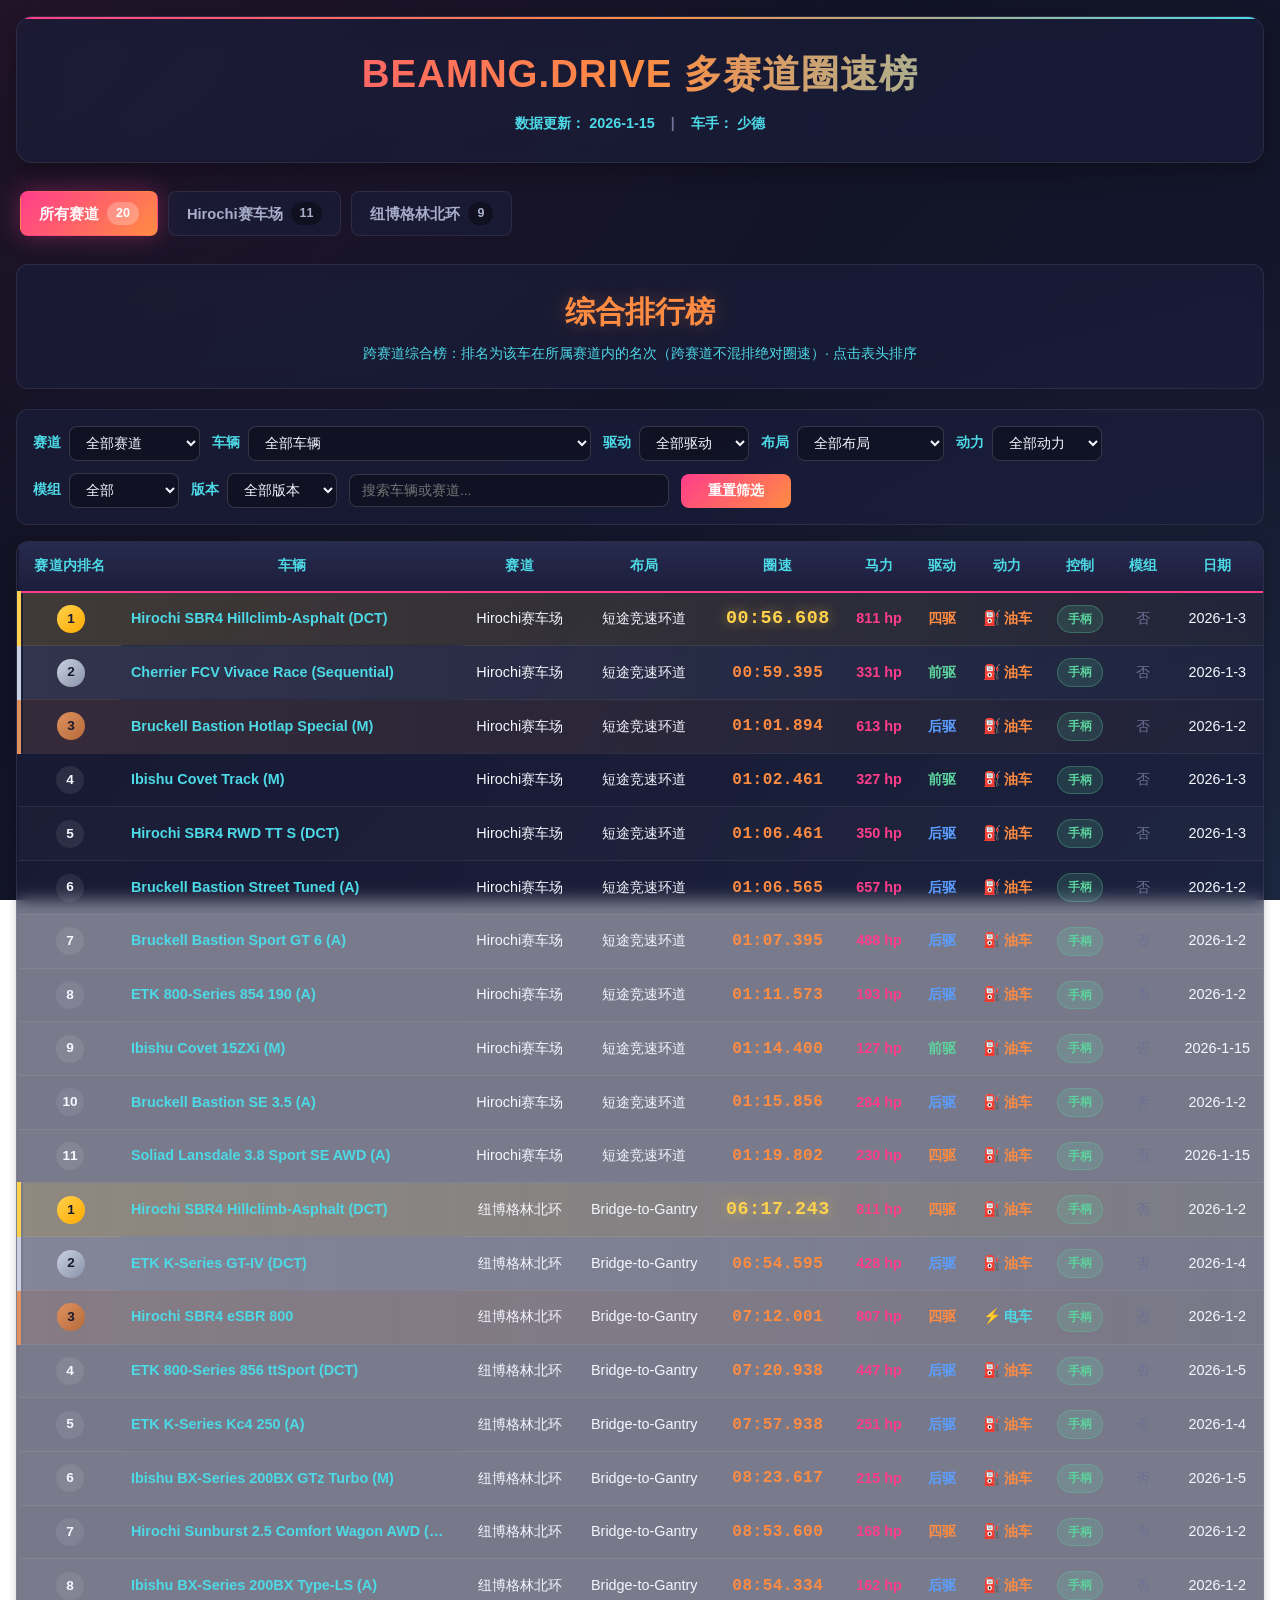
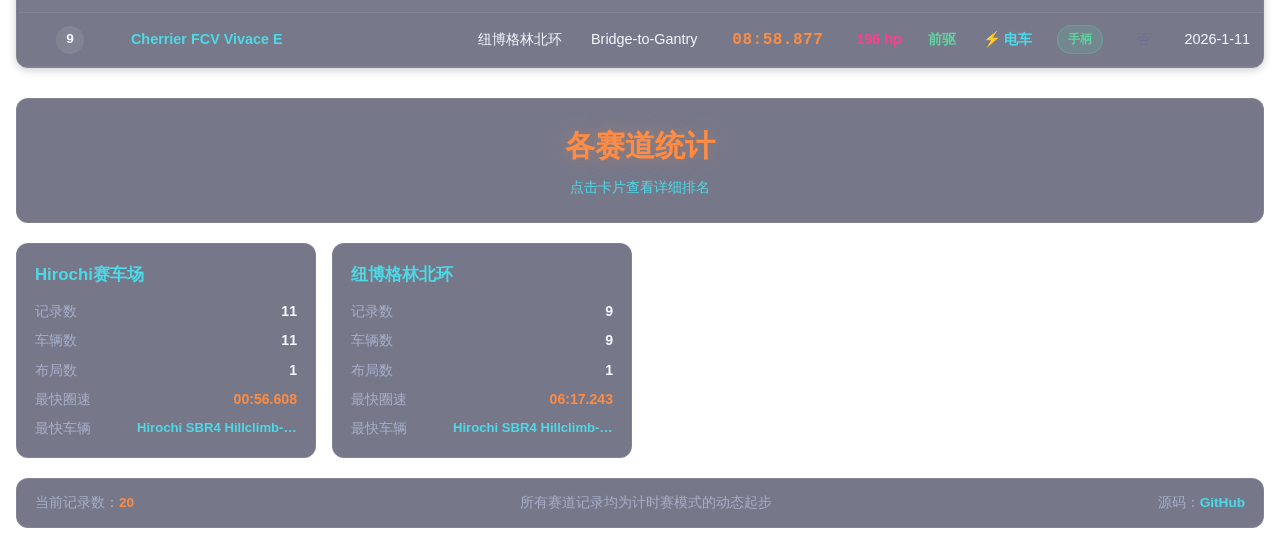
==== commit a1d08628: "更新" ====
--- a/index.html
+++ b/index.html
@@ -3,7 +3,9 @@
 <head>
   <meta charset="UTF-8">
   <meta name="viewport" content="width=device-width, initial-scale=1.0">
-  <title>BeamNG 赛车圈速榜 - 多赛道版</title>
+  <title>BEAMNG.DRIVE 多赛道圈速榜</title>
+  <meta name="description" content="BeamNG.drive 多赛道圈速排行榜：按赛道内排名展示各车辆最快圈速、马力、驱动与动力类型，支持筛选与排序。">
+  <link rel="icon" href="favicon.svg" type="image/svg+xml">
   <style>
     /* ==================== 设计令牌 ==================== */
     :root {
@@ -806,7 +808,7 @@
     <div id="allTracksContent" class="track-content active">
       <div class="track-header">
         <div class="track-name">综合排行榜</div>
-        <div class="track-layouts">查看所有赛道的综合排名 · 点击表头排序</div>
+        <div class="track-layouts">跨赛道综合榜：排名为该车在所属赛道内的名次（跨赛道不混排绝对圈速）· 点击表头排序</div>
       </div>
 
       <div class="filters">
@@ -859,6 +861,13 @@
           </select>
         </div>
 
+        <div class="filter-group">
+          <label for="versionSelect">版本</label>
+          <select id="versionSelect">
+            <option value="all">全部版本</option>
+          </select>
+        </div>
+
         <input type="text" id="searchInput" placeholder="搜索车辆或赛道..." />
         <button id="resetFilters">重置筛选</button>
       </div>
@@ -873,7 +882,7 @@
         <table id="allTracksTable">
           <thead>
             <tr>
-              <th data-sort="rank">排名</th>
+              <th data-sort="rank" title="该车在所属赛道内的排名（跨赛道不混排绝对圈速）">赛道内排名</th>
               <th data-sort="car" class="sortable">车辆</th>
               <th data-sort="track" class="sortable">赛道</th>
               <th data-sort="layout" class="sortable">布局</th>
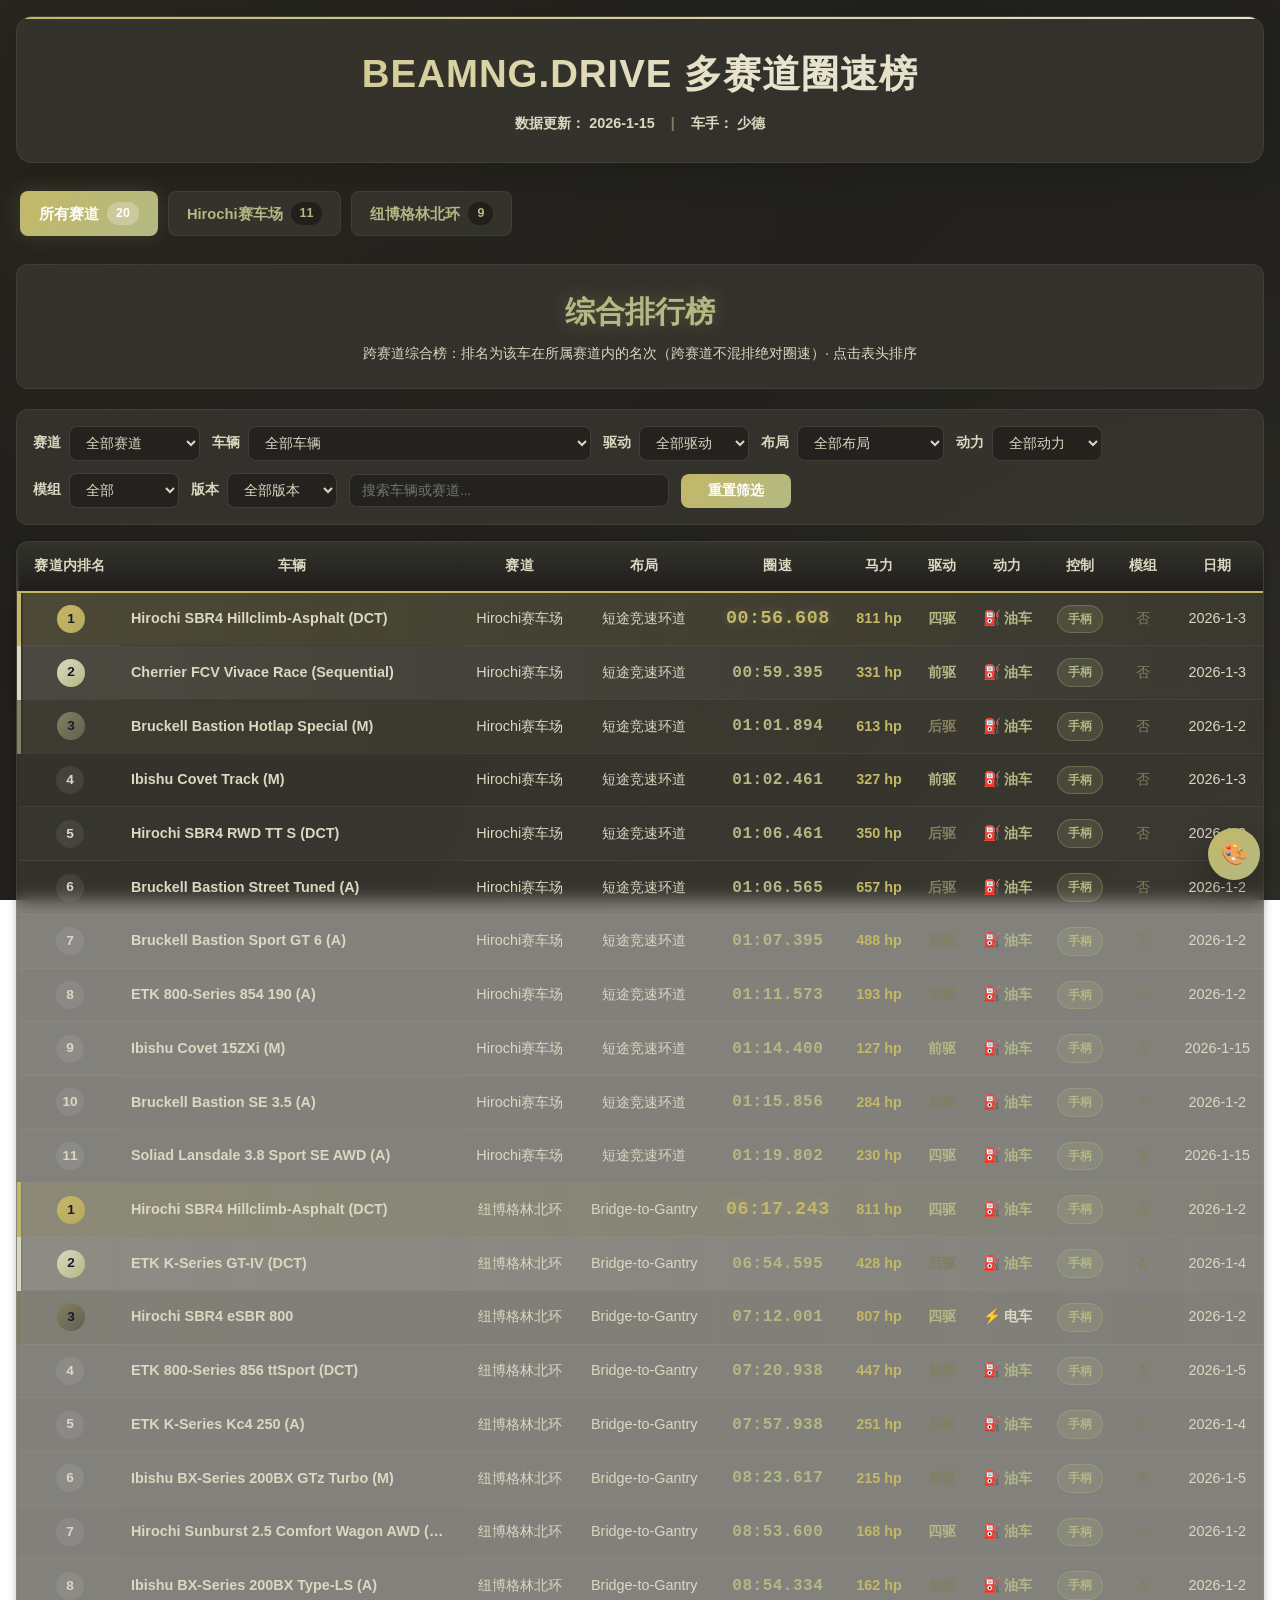
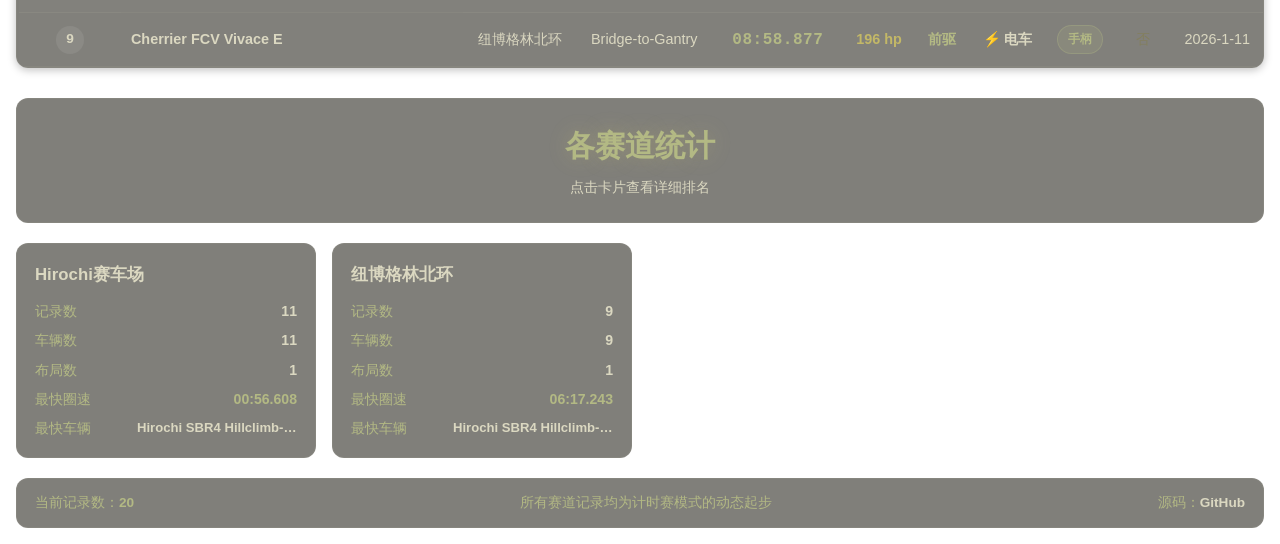
==== commit 0fda982d: "feat(theme): 添加实时主题调色盘与预设管理 - 全站颜色收敛为 :root CSS 变量（含 rgb 伴生变量），半透明派生色自动跟随主色 - 右下角 🎨 调色盘：20 个可调色项分组展示" ====
--- a/index.html
+++ b/index.html
@@ -9,28 +9,55 @@
   <style>
     /* ==================== 设计令牌 ==================== */
     :root {
-      --bg-primary: #0f1020;
-      --bg-secondary: #161830;
-      --bg-card: rgba(28, 30, 60, 0.6);
-      --bg-card-hover: rgba(40, 44, 80, 0.7);
-      --border-subtle: rgba(255, 255, 255, 0.08);
-      --border-strong: rgba(255, 255, 255, 0.15);
-      --text-primary: #f5f7ff;
-      --text-secondary: #a8aec9;
-      --text-muted: #6b7194;
-      --accent-pink: #ff3d8b;
-      --accent-orange: #ff8c42;
-      --accent-cyan: #4dd9e6;
-      --accent-gold: #ffd24d;
-      --accent-silver: #c9d1e3;
-      --accent-bronze: #e0915f;
-      --accent-green: #5dd39e;
-      --accent-blue: #5b9eff;
-      --accent-red: #ff6b6b;
-      --shadow-sm: 0 2px 8px rgba(0, 0, 0, 0.2);
-      --shadow-md: 0 8px 24px rgba(0, 0, 0, 0.3);
-      --shadow-glow-pink: 0 0 24px rgba(255, 61, 139, 0.35);
-      --shadow-glow-cyan: 0 0 24px rgba(77, 217, 230, 0.3);
+      /* ===== 背景 ===== */
+      --bg-primary: #1e1d1a;
+      --bg-primary-rgb: 30, 29, 26;
+      --bg-secondary: #262521;
+      --bg-secondary-rgb: 38, 37, 33;
+      --bg-card-color: #3c3b34;
+      --bg-card-rgb: 60, 59, 52;
+      --bg-card: rgba(var(--bg-card-rgb), 0.65);
+      --bg-card-hover-color: #837f5e;
+      --bg-card-hover-rgb: 131, 127, 94;
+      --bg-card-hover: rgba(var(--bg-card-hover-rgb), 0.7);
+      /* ===== 边框（主文字色的半透明） ===== */
+      --border-subtle: rgba(var(--text-primary-rgb), 0.08);
+      --border-strong: rgba(var(--text-primary-rgb), 0.15);
+      /* ===== 文字 ===== */
+      --text-primary: #dbd8c1;
+      --text-primary-rgb: 219, 216, 193;
+      --text-secondary: #b3b984;
+      --text-secondary-rgb: 179, 185, 132;
+      --text-muted: #837f5e;
+      --text-muted-rgb: 131, 127, 94;
+      --text-warm: #e8e4cf;
+      /* ===== 强调色 ===== */
+      --accent-pink: #c3b867;
+      --accent-pink-rgb: 195, 184, 103;
+      --accent-orange: #b3b984;
+      --accent-orange-rgb: 179, 185, 132;
+      --accent-cyan: #dbd8c1;
+      --accent-cyan-rgb: 219, 216, 193;
+      --accent-gold: #c3b867;
+      --accent-gold-rgb: 195, 184, 103;
+      --accent-silver: #dbd8c1;
+      --accent-silver-rgb: 219, 216, 193;
+      --accent-bronze: #837f5e;
+      --accent-bronze-rgb: 131, 127, 94;
+      --accent-green: #b3b984;
+      --accent-green-rgb: 179, 185, 132;
+      --accent-blue: #837f5e;
+      --accent-blue-rgb: 131, 127, 94;
+      --accent-red: #dbd8c1;
+      --accent-red-rgb: 219, 216, 193;
+      /* ===== 名次徽章深端 ===== */
+      --badge-gold-end: #b7a85e;
+      --badge-silver-end: #b3b984;
+      --badge-bronze-end: #626054;
+      /* ===== 阴影 ===== */
+      --shadow-sm: 0 2px 8px rgba(0, 0, 0, 0.25);
+      --shadow-md: 0 10px 28px rgba(26, 25, 19, 0.45);
+      --shadow-glow-pink: 0 0 20px rgba(var(--accent-gold-rgb), 0.18);
       --radius-sm: 8px;
       --radius-md: 12px;
       --radius-lg: 16px;
@@ -51,8 +78,8 @@
       font-family: -apple-system, BlinkMacSystemFont, 'Segoe UI', 'PingFang SC',
                    'Microsoft YaHei', 'Helvetica Neue', sans-serif;
       background:
-        radial-gradient(ellipse at top left, rgba(255, 61, 139, 0.08), transparent 50%),
-        radial-gradient(ellipse at bottom right, rgba(77, 217, 230, 0.08), transparent 50%),
+        radial-gradient(ellipse at top left, rgba(var(--accent-gold-rgb), 0.06), transparent 50%),
+        radial-gradient(ellipse at bottom right, rgba(var(--accent-green-rgb), 0.05), transparent 50%),
         linear-gradient(135deg, var(--bg-primary) 0%, var(--bg-secondary) 100%);
       background-attachment: fixed;
       color: var(--text-primary);
@@ -87,7 +114,7 @@
       position: absolute;
       top: 0; left: 0; right: 0;
       height: 2px;
-      background: linear-gradient(90deg, var(--accent-pink), var(--accent-orange), var(--accent-cyan));
+      background: linear-gradient(90deg, var(--accent-gold), var(--text-warm));
     }
 
     h1 {
@@ -95,7 +122,7 @@
       font-weight: 800;
       letter-spacing: 1px;
       margin-bottom: 10px;
-      background: linear-gradient(90deg, var(--accent-pink), var(--accent-orange) 50%, var(--accent-cyan));
+      background: linear-gradient(90deg, var(--accent-gold) 0%, var(--text-warm) 60%, var(--accent-cyan) 100%);
       -webkit-background-clip: text;
       background-clip: text;
       -webkit-text-fill-color: transparent;
@@ -149,7 +176,7 @@
     .track-tab:hover {
       background: var(--bg-card-hover);
       color: var(--accent-cyan);
-      border-color: rgba(77, 217, 230, 0.4);
+      border-color: rgba(var(--accent-gold-rgb), 0.4);
       transform: translateY(-1px);
     }
 
@@ -202,7 +229,7 @@
       font-weight: 800;
       margin-bottom: 8px;
       color: var(--accent-orange);
-      text-shadow: 0 0 20px rgba(255, 140, 66, 0.3);
+      text-shadow: 0 0 20px rgba(var(--accent-gold-rgb), 0.3);
     }
 
     .track-layouts {
@@ -252,7 +279,7 @@
       padding: 8px 12px;
       border-radius: var(--radius-sm);
       border: 1px solid var(--border-strong);
-      background: rgba(15, 16, 32, 0.7);
+      background: rgba(var(--bg-primary-rgb), 0.7);
       color: var(--text-primary);
       font-size: 0.85rem;
       min-width: 110px;
@@ -269,11 +296,11 @@
     select:focus, input:focus {
       outline: none;
       border-color: var(--accent-cyan);
-      box-shadow: 0 0 0 3px rgba(77, 217, 230, 0.15);
+      box-shadow: 0 0 0 3px rgba(var(--accent-gold-rgb), 0.15);
     }
 
     select:hover, input:hover {
-      border-color: rgba(77, 217, 230, 0.4);
+      border-color: rgba(var(--accent-gold-rgb), 0.4);
     }
 
     button {
@@ -310,7 +337,7 @@
       display: inline-block;
       width: 22px;
       height: 22px;
-      border: 3px solid rgba(77, 217, 230, 0.2);
+      border: 3px solid rgba(var(--accent-gold-rgb), 0.2);
       border-radius: 50%;
       border-top-color: var(--accent-cyan);
       animation: spin 0.8s linear infinite;
@@ -348,7 +375,7 @@
     }
 
     th {
-      background: linear-gradient(180deg, rgba(40, 44, 80, 0.95), rgba(28, 30, 60, 0.95));
+      background: linear-gradient(180deg, rgba(52, 51, 45, 0.95), rgba(30, 29, 26, 0.95));
       padding: 14px 12px;
       text-align: center;
       font-weight: 700;
@@ -364,7 +391,7 @@
     }
 
     th.sortable:hover {
-      background: linear-gradient(180deg, rgba(60, 64, 110, 0.95), rgba(40, 44, 80, 0.95));
+      background: linear-gradient(180deg, rgba(65, 64, 57, 0.95), rgba(30, 29, 26, 0.95));
       color: var(--accent-orange);
     }
 
@@ -397,7 +424,7 @@
     }
 
     tbody tr:hover {
-      background: rgba(255, 140, 66, 0.1) !important;
+      background: rgba(var(--accent-gold-rgb), 0.1) !important;
     }
 
     tbody tr:nth-child(odd) {
@@ -410,38 +437,38 @@
 
     /* ==================== 前三名高亮 ==================== */
     .rank-1 {
-      background: linear-gradient(90deg, rgba(255, 210, 77, 0.18), rgba(255, 210, 77, 0.04)) !important;
+      background: linear-gradient(90deg, rgba(var(--accent-gold-rgb), 0.18), rgba(var(--accent-gold-rgb), 0.04)) !important;
       border-left: 4px solid var(--accent-gold);
     }
 
     .rank-1 .time-cell {
       font-size: 1.15rem;
       color: var(--accent-gold) !important;
-      text-shadow: 0 0 12px rgba(255, 210, 77, 0.5);
+      text-shadow: 0 0 10px rgba(var(--accent-gold-rgb), 0.3);
     }
 
     .rank-1 .rank-badge {
-      background: linear-gradient(135deg, var(--accent-gold), #ffaa00);
+      background: linear-gradient(135deg, var(--accent-gold), var(--badge-gold-end));
       color: #1a1a2e;
     }
 
     .rank-2 {
-      background: linear-gradient(90deg, rgba(201, 209, 227, 0.15), rgba(201, 209, 227, 0.03)) !important;
+      background: linear-gradient(90deg, rgba(var(--accent-silver-rgb), 0.15), rgba(var(--accent-silver-rgb), 0.03)) !important;
       border-left: 4px solid var(--accent-silver);
     }
 
     .rank-2 .rank-badge {
-      background: linear-gradient(135deg, var(--accent-silver), #8a92a8);
+      background: linear-gradient(135deg, var(--accent-silver), var(--badge-silver-end));
       color: #1a1a2e;
     }
 
     .rank-3 {
-      background: linear-gradient(90deg, rgba(224, 145, 95, 0.15), rgba(224, 145, 95, 0.03)) !important;
+      background: linear-gradient(90deg, rgba(var(--accent-bronze-rgb), 0.15), rgba(var(--accent-bronze-rgb), 0.03)) !important;
       border-left: 4px solid var(--accent-bronze);
     }
 
     .rank-3 .rank-badge {
-      background: linear-gradient(135deg, var(--accent-bronze), #b56a3a);
+      background: linear-gradient(135deg, var(--accent-bronze), var(--badge-bronze-end));
       color: #1a1a2e;
     }
 
@@ -498,9 +525,9 @@
       border-radius: 999px;
       font-size: 0.78rem;
       font-weight: 700;
-      background: rgba(93, 211, 158, 0.15);
+      background: rgba(var(--accent-green-rgb), 0.15);
       color: var(--accent-green);
-      border: 1px solid rgba(93, 211, 158, 0.3);
+      border: 1px solid rgba(var(--accent-green-rgb), 0.3);
       display: inline-block;
     }
 
@@ -545,8 +572,8 @@
 
     /* ==================== 错误提示 ==================== */
     .error-message {
-      background: rgba(255, 107, 107, 0.1);
-      border: 1px solid rgba(255, 107, 107, 0.3);
+      background: rgba(var(--accent-red-rgb), 0.1);
+      border: 1px solid rgba(var(--accent-red-rgb), 0.3);
       color: var(--accent-red);
       padding: 16px;
       border-radius: var(--radius-md);
@@ -580,14 +607,14 @@
       position: absolute;
       top: 0; left: 0; right: 0;
       height: 3px;
-      background: linear-gradient(90deg, var(--accent-pink), var(--accent-orange));
+      background: linear-gradient(90deg, var(--accent-gold), var(--text-warm));
       opacity: 0;
       transition: var(--transition);
     }
 
     .track-stat-card:hover {
       transform: translateY(-4px);
-      border-color: rgba(255, 140, 66, 0.4);
+      border-color: rgba(var(--accent-gold-rgb), 0.4);
       box-shadow: var(--shadow-md);
       background: var(--bg-card-hover);
     }
@@ -771,12 +798,12 @@
     }
 
     ::-webkit-scrollbar-thumb {
-      background: rgba(77, 217, 230, 0.3);
+      background: rgba(var(--accent-gold-rgb), 0.3);
       border-radius: 5px;
     }
 
     ::-webkit-scrollbar-thumb:hover {
-      background: rgba(77, 217, 230, 0.5);
+      background: rgba(var(--accent-gold-rgb), 0.5);
     }
 
     /* 减少动画偏好 */
@@ -784,6 +811,316 @@
       *, *::before, *::after {
         animation-duration: 0.01ms !important;
         transition-duration: 0.01ms !important;
+      }
+    }
+
+    /* ==================== 主题调色盘 ==================== */
+    #themeToggle {
+      position: fixed;
+      right: 20px;
+      bottom: 20px;
+      width: 52px;
+      height: 52px;
+      min-width: 0;
+      padding: 0;
+      border-radius: 50%;
+      font-size: 1.35rem;
+      z-index: 1000;
+      box-shadow: var(--shadow-md);
+      display: flex;
+      align-items: center;
+      justify-content: center;
+    }
+
+    .theme-panel {
+      position: fixed;
+      right: 20px;
+      bottom: 84px;
+      width: 300px;
+      max-height: 72vh;
+      overflow-y: auto;
+      background: var(--bg-card);
+      border: 1px solid var(--border-strong);
+      border-radius: var(--radius-md);
+      backdrop-filter: blur(12px);
+      box-shadow: var(--shadow-md);
+      z-index: 1000;
+      padding: 14px;
+    }
+
+    .theme-panel[hidden] {
+      display: none;
+    }
+
+    .theme-panel-header {
+      display: flex;
+      align-items: center;
+      justify-content: space-between;
+      font-weight: 700;
+      color: var(--text-primary);
+      margin-bottom: 4px;
+    }
+
+    .theme-close {
+      width: 26px;
+      height: 26px;
+      min-width: 0;
+      padding: 0;
+      border-radius: 50%;
+      font-size: 0.8rem;
+      line-height: 1;
+    }
+
+    .theme-group-title {
+      font-size: 0.7rem;
+      font-weight: 700;
+      letter-spacing: 1px;
+      color: var(--text-muted);
+      margin: 12px 0 4px;
+    }
+
+    .theme-item {
+      display: flex;
+      align-items: center;
+      justify-content: space-between;
+      gap: 10px;
+      padding: 5px 0;
+    }
+
+    .theme-item label {
+      font-size: 0.82rem;
+      color: var(--text-secondary);
+      cursor: pointer;
+      flex: 1;
+    }
+
+    .theme-item input[type="color"] {
+      width: 38px;
+      height: 28px;
+      min-width: 0;
+      padding: 2px;
+      border: 1px solid var(--border-strong);
+      border-radius: 6px;
+      background: rgba(var(--bg-primary-rgb), 0.6);
+      cursor: pointer;
+    }
+
+    .theme-panel-actions {
+      display: flex;
+      gap: 8px;
+      margin-top: 14px;
+    }
+
+    .theme-panel-actions button {
+      flex: 1;
+      min-width: 0;
+      padding: 7px 8px;
+      font-size: 0.78rem;
+    }
+
+    .theme-preset-save {
+      display: flex;
+      gap: 8px;
+      margin-top: 8px;
+    }
+
+    .theme-preset-save input[type="text"] {
+      flex: 1;
+      min-width: 0;
+      font-size: 0.8rem;
+    }
+
+    .theme-preset-save button {
+      min-width: 0;
+      padding: 7px 12px;
+      font-size: 0.78rem;
+    }
+
+    .theme-preset-item {
+      display: flex;
+      align-items: center;
+      gap: 6px;
+      margin-top: 6px;
+    }
+
+    .theme-preset-apply {
+      flex: 1;
+      min-width: 0;
+      padding: 6px 8px;
+      font-size: 0.78rem;
+      text-align: left;
+      background: rgba(var(--bg-primary-rgb), 0.6);
+      border: 1px solid var(--border-strong);
+      border-radius: var(--radius-sm);
+      color: var(--text-primary);
+      font-weight: 600;
+      cursor: pointer;
+      transition: var(--transition);
+    }
+
+    .theme-preset-apply:hover {
+      border-color: rgba(var(--accent-gold-rgb), 0.5);
+      color: var(--accent-gold);
+    }
+
+    .theme-preset-delete {
+      width: 26px;
+      height: 26px;
+      min-width: 0;
+      padding: 0;
+      border-radius: 50%;
+      font-size: 0.72rem;
+      line-height: 1;
+      background: transparent;
+      border: 1px solid var(--border-strong);
+      color: var(--text-muted);
+    }
+
+    .theme-preset-delete:hover {
+      color: var(--accent-red);
+      border-color: rgba(var(--accent-red-rgb), 0.5);
+    }
+
+    .theme-preset-empty {
+      font-size: 0.78rem;
+      color: var(--text-muted);
+      padding: 8px 0;
+      text-align: center;
+    }
+
+    .theme-preset-files {
+      display: flex;
+      gap: 8px;
+      margin-top: 10px;
+    }
+
+    .theme-preset-files button {
+      flex: 1;
+      min-width: 0;
+      padding: 7px 8px;
+      font-size: 0.78rem;
+    }
+
+    .theme-toast {
+      position: fixed;
+      left: 50%;
+      bottom: 90px;
+      transform: translateX(-50%);
+      background: var(--bg-card-hover);
+      color: var(--text-primary);
+      padding: 8px 16px;
+      border-radius: var(--radius-sm);
+      font-size: 0.82rem;
+      z-index: 1100;
+      box-shadow: var(--shadow-md);
+      opacity: 0;
+      transition: opacity var(--transition);
+      pointer-events: none;
+    }
+
+    .theme-toast.show {
+      opacity: 1;
+    }
+
+    /* ==================== 成绩录入 ==================== */
+    #recordSection {
+      margin-bottom: 20px;
+    }
+
+    #recordToggle {
+      padding: 10px 18px;
+      font-size: 0.9rem;
+    }
+
+    .record-card {
+      margin-top: 12px;
+      background: var(--bg-card);
+      border: 1px solid var(--border-subtle);
+      border-radius: var(--radius-md);
+      padding: 18px;
+      backdrop-filter: blur(8px);
+    }
+
+    .record-header {
+      display: flex;
+      justify-content: space-between;
+      align-items: center;
+      flex-wrap: wrap;
+      gap: 8px;
+      font-weight: 700;
+      color: var(--accent-gold);
+      margin-bottom: 14px;
+    }
+
+    .record-hint {
+      font-size: 0.78rem;
+      font-weight: 400;
+      color: var(--text-muted);
+    }
+
+    .record-grid {
+      display: grid;
+      grid-template-columns: repeat(auto-fill, minmax(200px, 1fr));
+      gap: 12px;
+    }
+
+    .record-field {
+      display: flex;
+      flex-direction: column;
+      gap: 5px;
+    }
+
+    .record-field label {
+      font-size: 0.78rem;
+      font-weight: 600;
+      color: var(--text-secondary);
+    }
+
+    .record-field input,
+    .record-field select {
+      width: 100%;
+      min-width: 0;
+    }
+
+    .record-actions {
+      display: flex;
+      gap: 10px;
+      margin-top: 16px;
+    }
+
+    .record-actions button {
+      min-width: 0;
+      padding: 9px 20px;
+      font-size: 0.85rem;
+    }
+
+    #recordReset {
+      background: rgba(var(--bg-primary-rgb), 0.6);
+      border: 1px solid var(--border-strong);
+      color: var(--text-secondary);
+      font-weight: 600;
+    }
+
+    #recordReset:hover {
+      color: var(--accent-gold);
+      border-color: rgba(var(--accent-gold-rgb), 0.5);
+      box-shadow: none;
+      transform: none;
+    }
+
+    .record-status {
+      margin-top: 12px;
+      font-size: 0.82rem;
+      color: var(--accent-gold);
+    }
+
+    .record-status.error {
+      color: var(--accent-red);
+    }
+
+    @media (max-width: 768px) {
+      .record-grid {
+        grid-template-columns: 1fr;
       }
     }
   </style>
@@ -799,8 +1136,86 @@
       </div>
     </header>
 
+    <div id="recordSection" hidden>
+      <button id="recordToggle">＋ 录入成绩</button>
+      <div id="recordForm" class="record-card" hidden>
+        <div class="record-header">
+          <span>录入新成绩</span>
+          <span class="record-hint">仅本地生效：数据写入 data.json，推送 GitHub 后线上展示</span>
+        </div>
+        <div class="record-grid">
+          <div class="record-field">
+            <label for="rec-track">赛道 *</label>
+            <input type="text" id="rec-track" list="rec-track-list" placeholder="如：Hirochi赛车场">
+            <datalist id="rec-track-list"></datalist>
+          </div>
+          <div class="record-field">
+            <label for="rec-layout">布局 *</label>
+            <input type="text" id="rec-layout" list="rec-layout-list" placeholder="如：短途竞速环道">
+            <datalist id="rec-layout-list"></datalist>
+          </div>
+          <div class="record-field">
+            <label for="rec-car">车辆 *</label>
+            <input type="text" id="rec-car" list="rec-car-list" placeholder="如：Ibishu Covet Track (M)">
+            <datalist id="rec-car-list"></datalist>
+          </div>
+          <div class="record-field">
+            <label for="rec-time">圈速 *（MM:SS.mmm）</label>
+            <input type="text" id="rec-time" placeholder="如：01:15.856">
+          </div>
+          <div class="record-field">
+            <label for="rec-drivetrain">驱动</label>
+            <select id="rec-drivetrain">
+              <option value="前驱">前驱</option>
+              <option value="后驱">后驱</option>
+              <option value="四驱">四驱</option>
+            </select>
+          </div>
+          <div class="record-field">
+            <label for="rec-power-type">动力</label>
+            <select id="rec-power-type">
+              <option value="油车">油车</option>
+              <option value="电车">电车</option>
+            </select>
+          </div>
+          <div class="record-field">
+            <label for="rec-power">马力（hp）</label>
+            <input type="number" id="rec-power" min="1" placeholder="如：350">
+          </div>
+          <div class="record-field">
+            <label for="rec-control-type">控制</label>
+            <select id="rec-control-type">
+              <option value="手柄">手柄</option>
+              <option value="键盘">键盘</option>
+              <option value="方向盘">方向盘</option>
+            </select>
+          </div>
+          <div class="record-field">
+            <label for="rec-mod">模组</label>
+            <select id="rec-mod">
+              <option value="否">否</option>
+              <option value="是">是</option>
+            </select>
+          </div>
+          <div class="record-field">
+            <label for="rec-game-version">游戏版本</label>
+            <input type="text" id="rec-game-version" placeholder="如：0.38.3">
+          </div>
+          <div class="record-field">
+            <label for="rec-date">日期</label>
+            <input type="text" id="rec-date" placeholder="如：2026-1-15">
+          </div>
+        </div>
+        <div class="record-actions">
+          <button id="recordSubmit">提交记录</button>
+          <button id="recordReset">清空</button>
+        </div>
+        <div id="recordStatus" class="record-status" role="status"></div>
+      </div>
+    </div>
+
     <div class="track-tabs" id="trackTabs">
-      <div class="track-tab active" data-track="all">
+      <div class="track-tab active" data-track="all" role="button" tabindex="0">
         所有赛道 <span class="track-count" id="allCount">0</span>
       </div>
     </div>
@@ -868,7 +1283,7 @@
           </select>
         </div>
 
-        <input type="text" id="searchInput" placeholder="搜索车辆或赛道..." />
+        <input type="text" id="searchInput" placeholder="搜索车辆或赛道..." aria-label="搜索车辆或赛道" />
         <button id="resetFilters">重置筛选</button>
       </div>
 
@@ -876,23 +1291,23 @@
         <div class="spinner"></div>正在加载数据...
       </div>
 
-      <div id="errorContainer" style="display: none;"></div>
+      <div id="errorContainer" style="display: none;" role="alert"></div>
 
       <div class="table-container">
         <table id="allTracksTable">
           <thead>
             <tr>
-              <th data-sort="rank" title="该车在所属赛道内的排名（跨赛道不混排绝对圈速）">赛道内排名</th>
-              <th data-sort="car" class="sortable">车辆</th>
-              <th data-sort="track" class="sortable">赛道</th>
-              <th data-sort="layout" class="sortable">布局</th>
-              <th data-sort="time" class="sortable">圈速</th>
-              <th data-sort="power" class="sortable">马力</th>
-              <th data-sort="drivetrain" class="sortable">驱动</th>
-              <th data-sort="power_type" class="sortable">动力</th>
-              <th data-sort="control_type" class="sortable">控制</th>
-              <th data-sort="mod" class="sortable">模组</th>
-              <th data-sort="date" class="sortable">日期</th>
+              <th data-sort="rank" class="sortable" scope="col" tabindex="0" title="该车在所属赛道内的排名（跨赛道不混排绝对圈速）">赛道内排名</th>
+              <th data-sort="car" class="sortable" scope="col" tabindex="0">车辆</th>
+              <th data-sort="track" class="sortable" scope="col" tabindex="0">赛道</th>
+              <th data-sort="layout" class="sortable" scope="col" tabindex="0">布局</th>
+              <th data-sort="time" class="sortable" scope="col" tabindex="0">圈速</th>
+              <th data-sort="power" class="sortable" scope="col" tabindex="0">马力</th>
+              <th data-sort="drivetrain" class="sortable" scope="col" tabindex="0">驱动</th>
+              <th data-sort="power_type" class="sortable" scope="col" tabindex="0">动力</th>
+              <th data-sort="control_type" class="sortable" scope="col" tabindex="0">控制</th>
+              <th data-sort="mod" class="sortable" scope="col" tabindex="0">模组</th>
+              <th data-sort="date" class="sortable" scope="col" tabindex="0">日期</th>
             </tr>
           </thead>
           <tbody id="allTracksTableBody"></tbody>
@@ -914,6 +1329,37 @@
     </div>
   </div>
 
+  <button id="themeToggle" title="主题调色盘" aria-label="打开主题调色盘" aria-expanded="false">🎨</button>
+
+  <div class="theme-panel" id="themePanel" hidden>
+    <div class="theme-panel-header">
+      <span>🎨 主题调色盘</span>
+      <button class="theme-close" id="themeClose" aria-label="关闭调色盘">✕</button>
+    </div>
+    <div id="themeItems"></div>
+
+    <div class="theme-group-title">预设</div>
+    <div class="theme-preset-save">
+      <input type="text" id="presetName" placeholder="预设名称" maxlength="20" aria-label="预设名称">
+      <button id="presetSave">保存</button>
+    </div>
+    <div id="presetList"></div>
+    <div class="theme-preset-files">
+      <button id="presetExport">导出文件</button>
+      <button id="presetImport">导入文件</button>
+      <input type="file" id="presetFileInput" accept=".json,application/json" hidden>
+    </div>
+
+    <div class="theme-panel-actions">
+      <button id="themeReset">恢复默认</button>
+      <button id="themeCopy">复制 CSS</button>
+    </div>
+  </div>
+
+  <div class="theme-toast" id="themeToast" role="status"></div>
+
   <script src="main.js"></script>
+  <script src="record-form.js"></script>
+  <script src="theme-editor.js"></script>
 </body>
 </html>
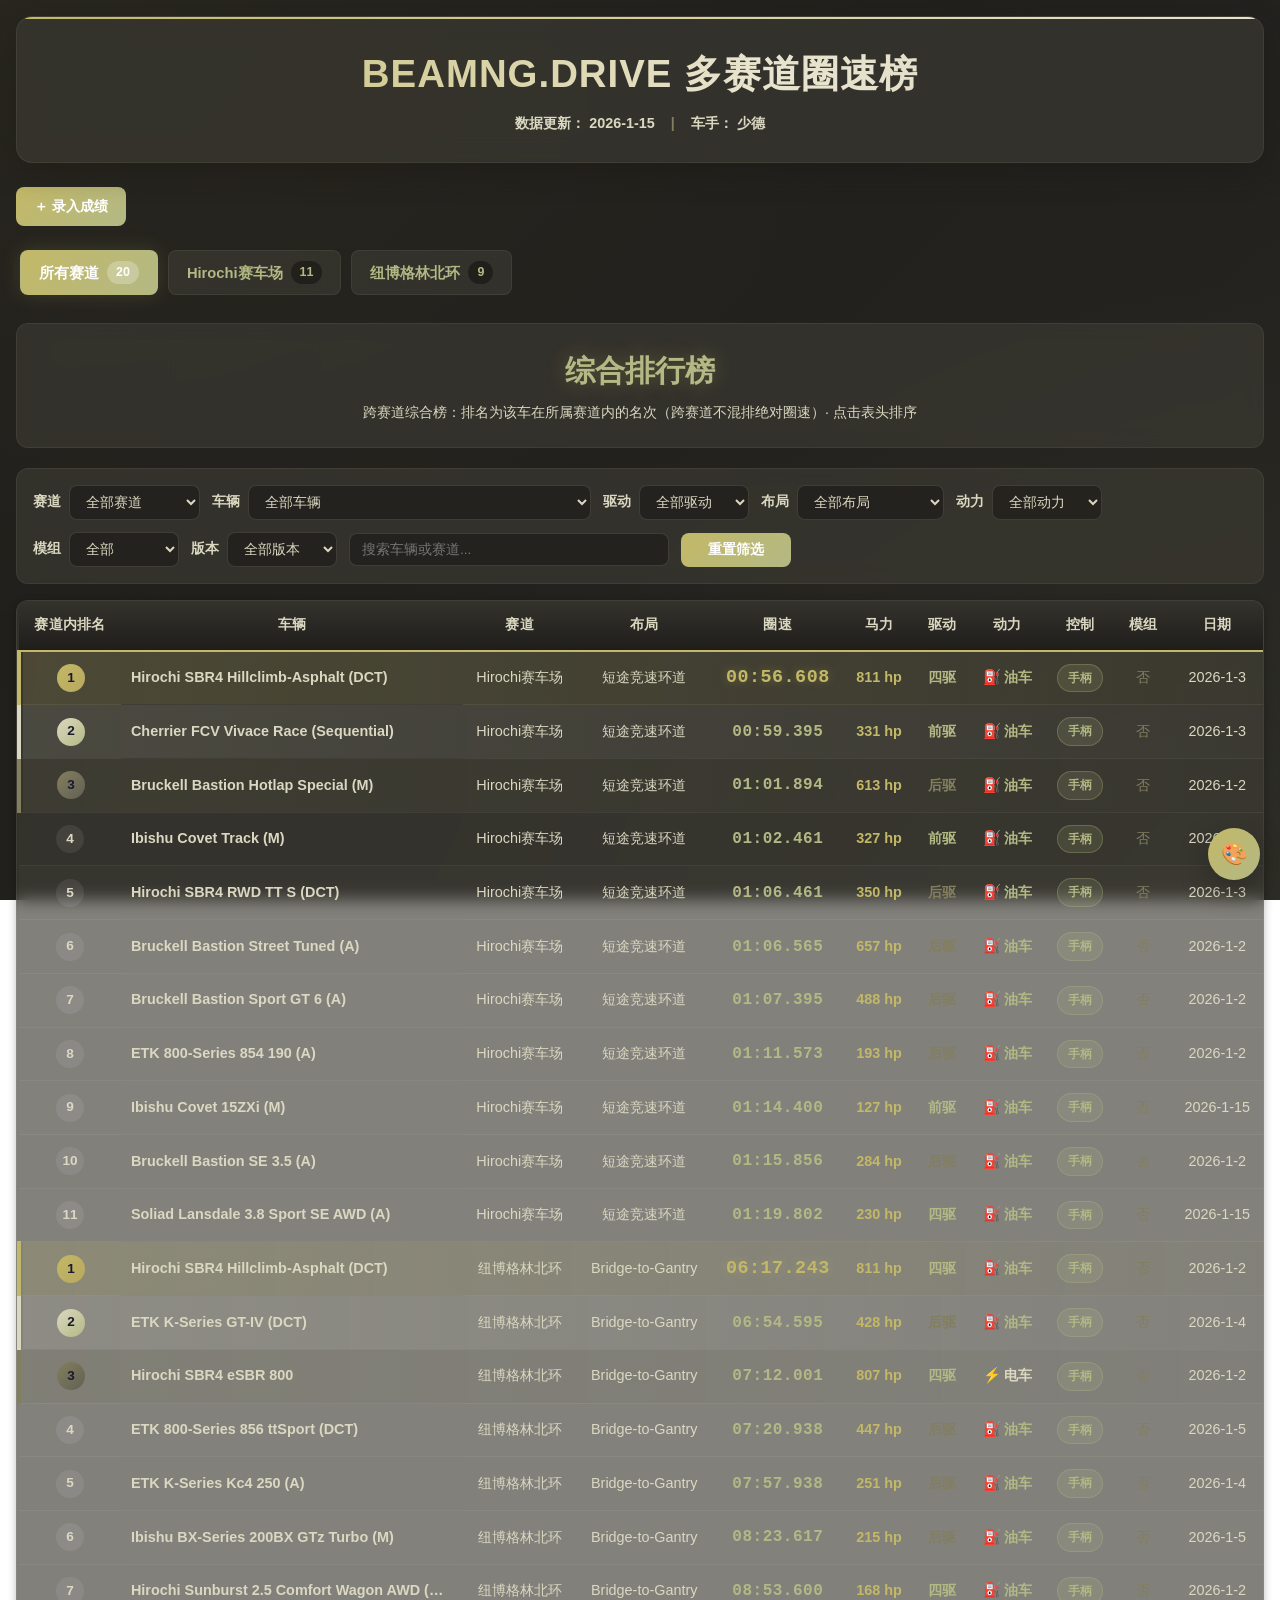
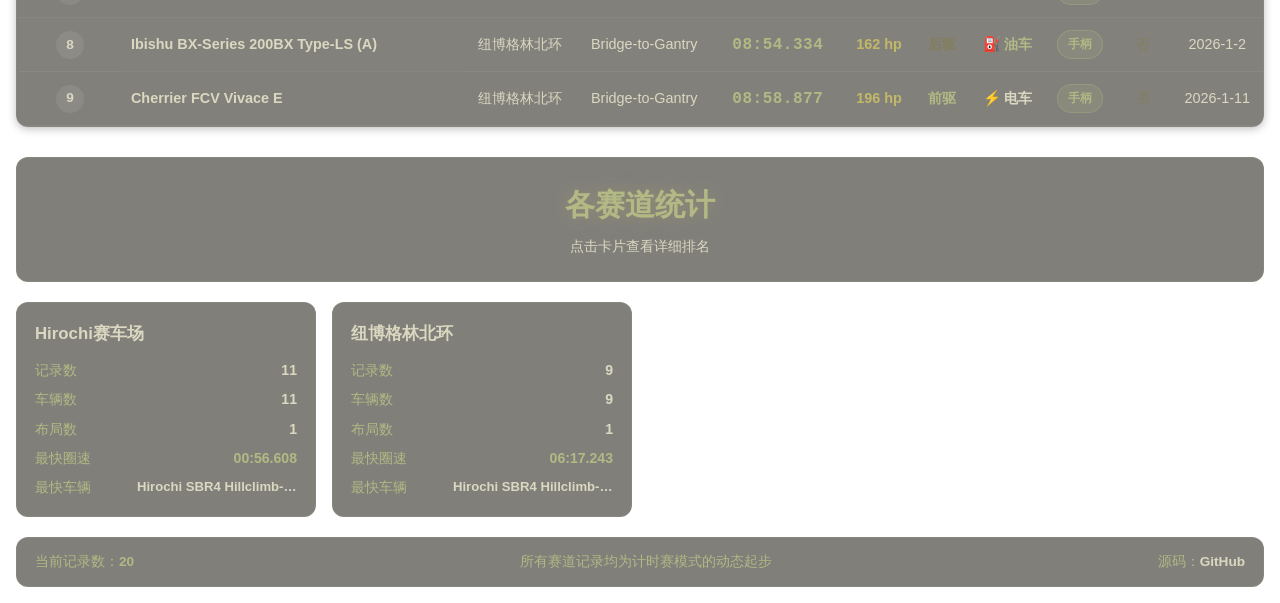
==== commit b5d6f543: "feat(server): 添加 BeamNG 游戏自动录入功能 - 实现 beamng_lap_bridge.lua 扩展脚本，自动采集圈速数据并写入 records.jsonl - 添加服务器轮询" ====
--- a/index.html
+++ b/index.html
@@ -1122,6 +1122,42 @@
       .record-grid {
         grid-template-columns: 1fr;
       }
+    }
+
+    .pending-item {
+      display: flex;
+      align-items: center;
+      gap: 8px;
+      margin-top: 8px;
+    }
+
+    .pending-item .pending-display {
+      flex: 1;
+      min-width: 0;
+      font-size: 0.82rem;
+      color: var(--text-secondary);
+      white-space: nowrap;
+      overflow: hidden;
+      text-overflow: ellipsis;
+    }
+
+    .pending-item input[type="text"] {
+      flex: 1;
+      min-width: 0;
+      font-size: 0.82rem;
+    }
+
+    .pending-item button {
+      min-width: 0;
+      padding: 7px 12px;
+      font-size: 0.78rem;
+    }
+
+    .pending-empty {
+      font-size: 0.78rem;
+      color: var(--text-muted);
+      padding: 8px 0;
+      text-align: center;
     }
   </style>
 </head>
@@ -1212,6 +1248,14 @@
         </div>
         <div id="recordStatus" class="record-status" role="status"></div>
       </div>
+
+      <div id="pendingPanel" class="record-card" hidden>
+        <div class="record-header">
+          <span>待确认赛道</span>
+          <span class="record-hint">游戏自动录入的新赛道，确认显示名后自动记住</span>
+        </div>
+        <div id="pendingList"></div>
+      </div>
     </div>
 
     <div class="track-tabs" id="trackTabs">
